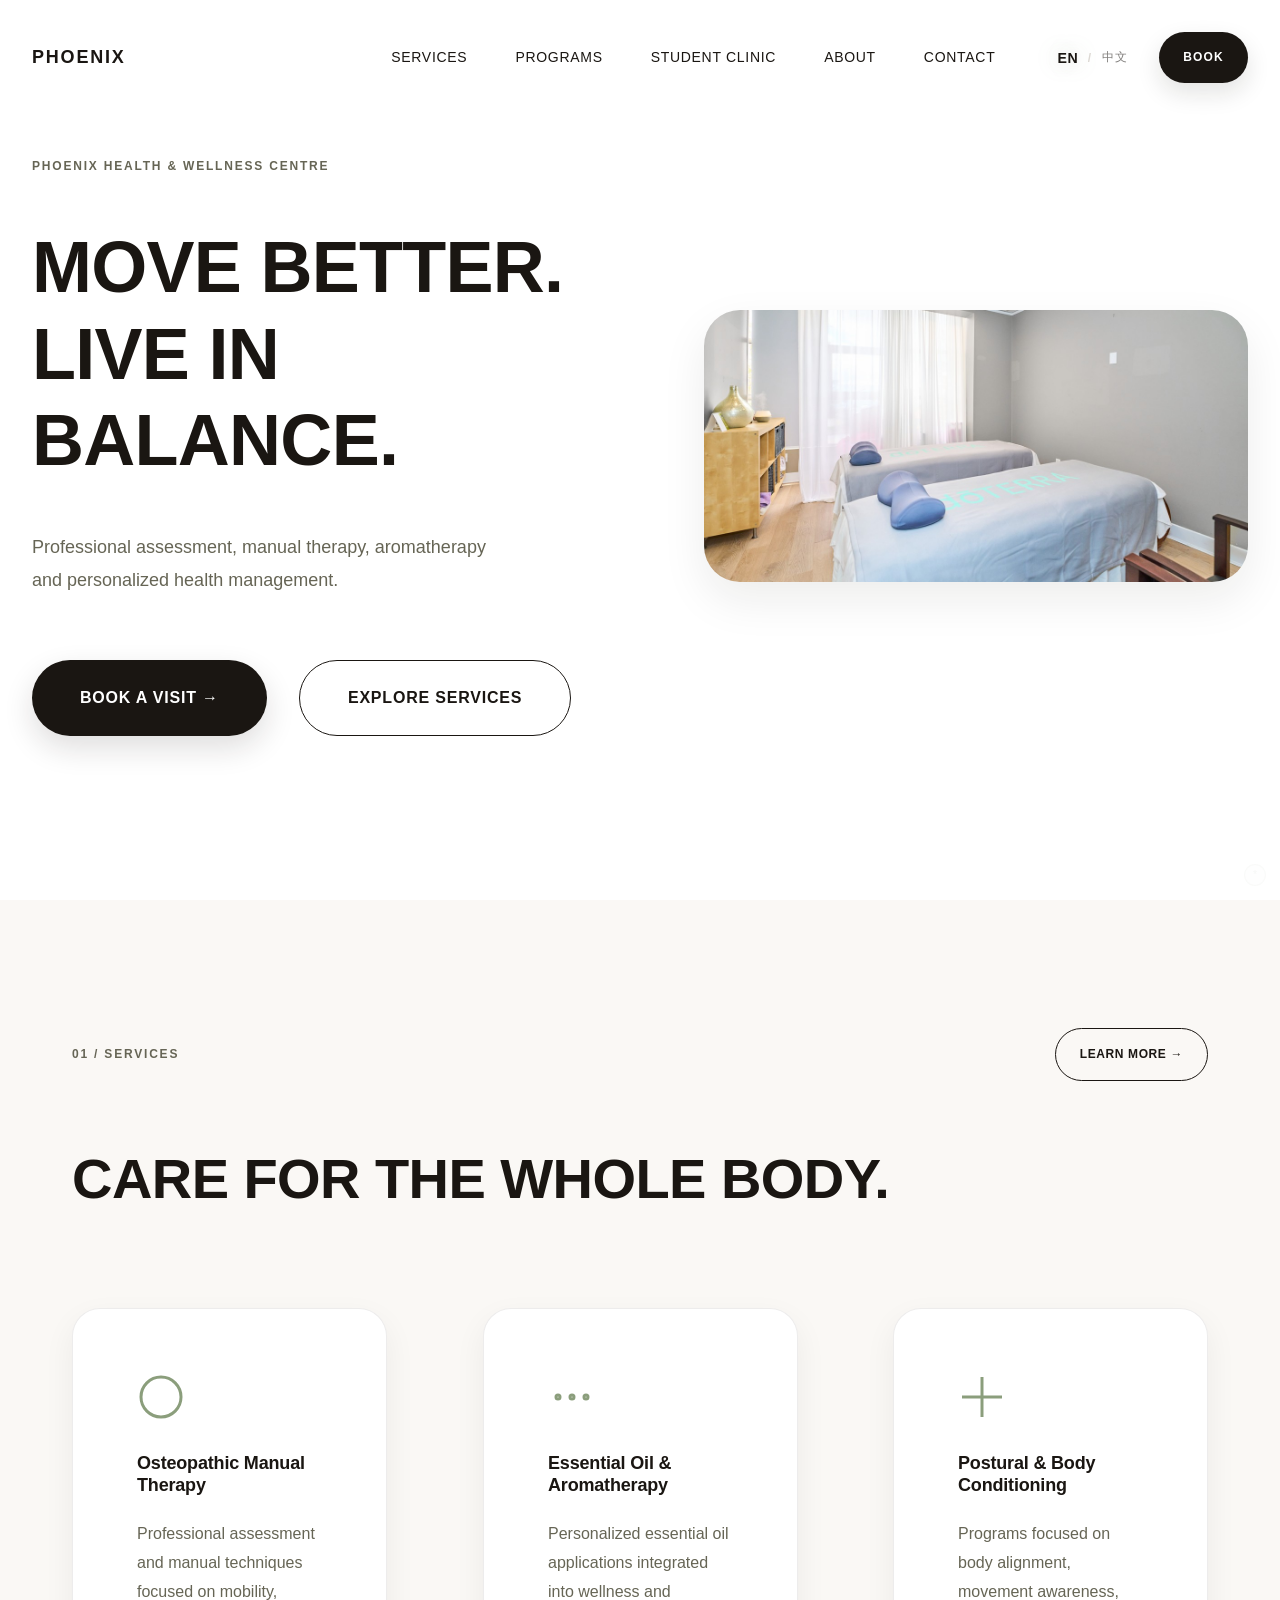
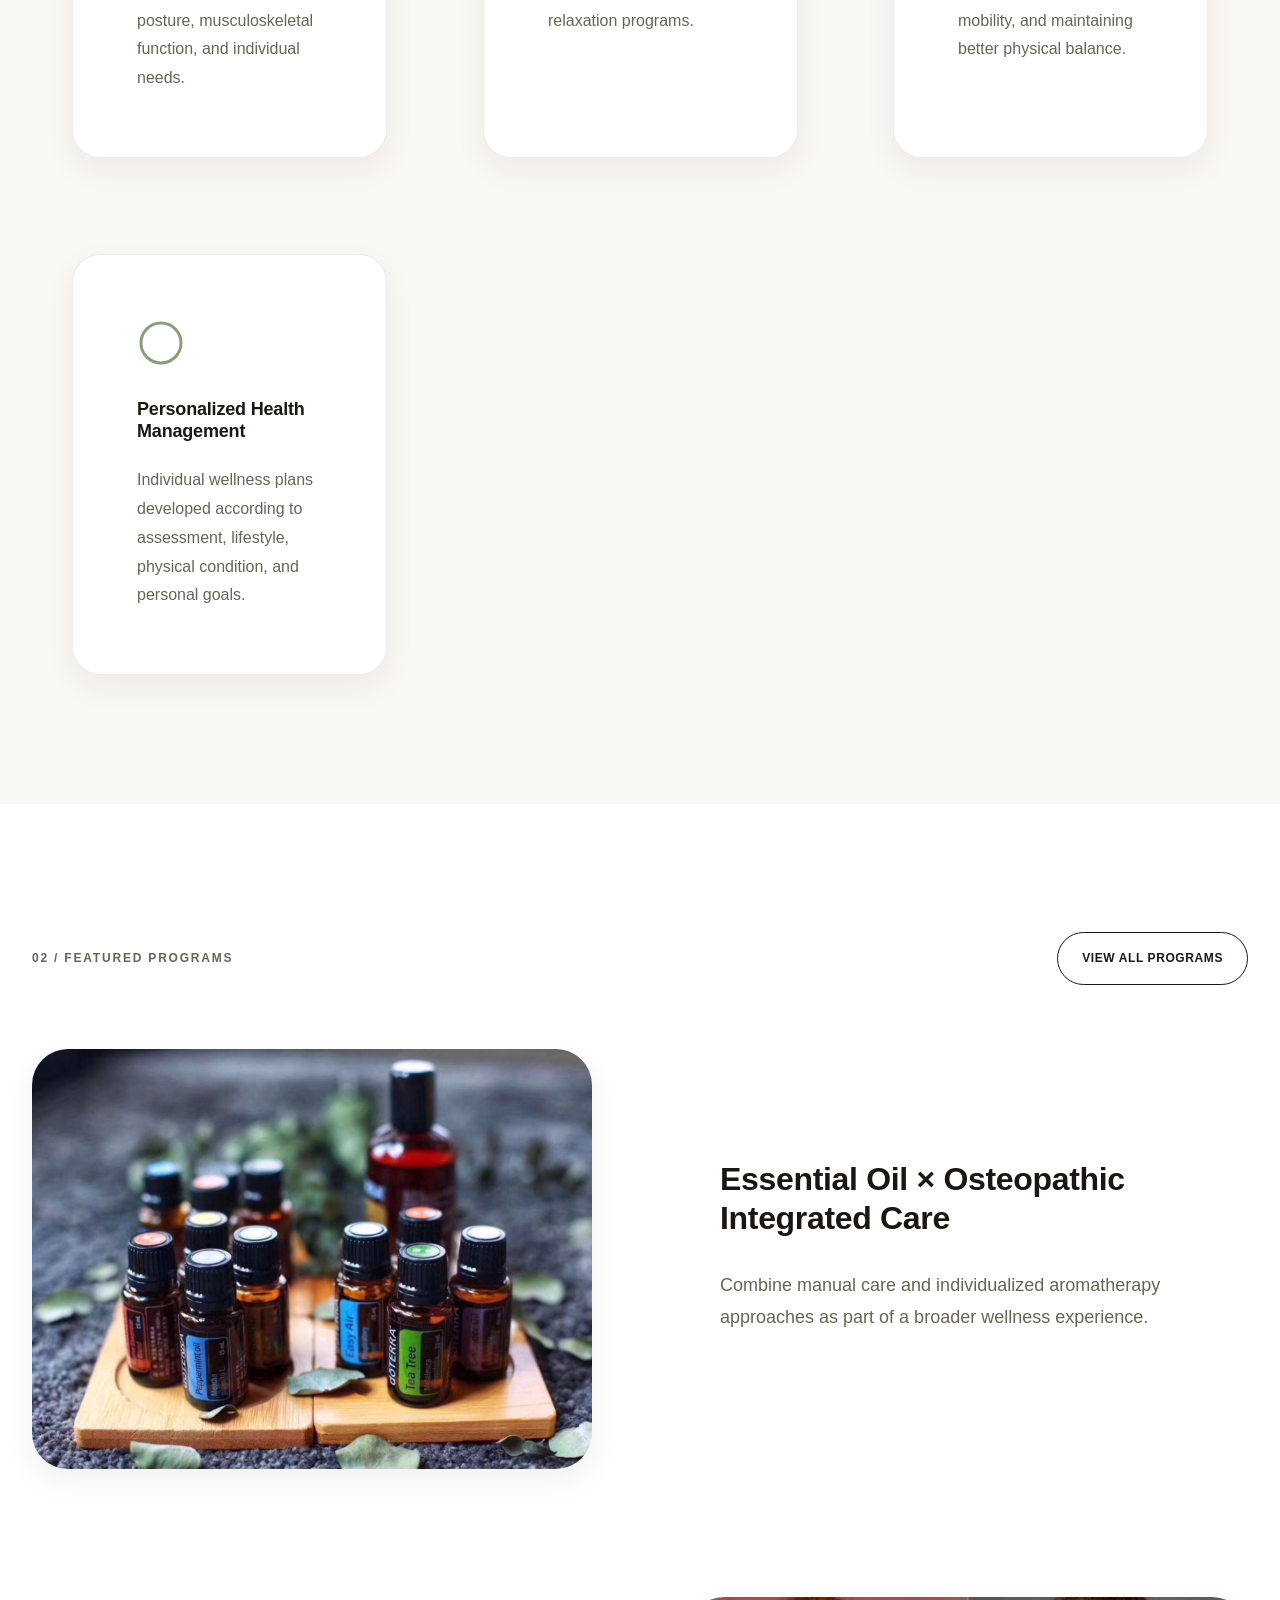
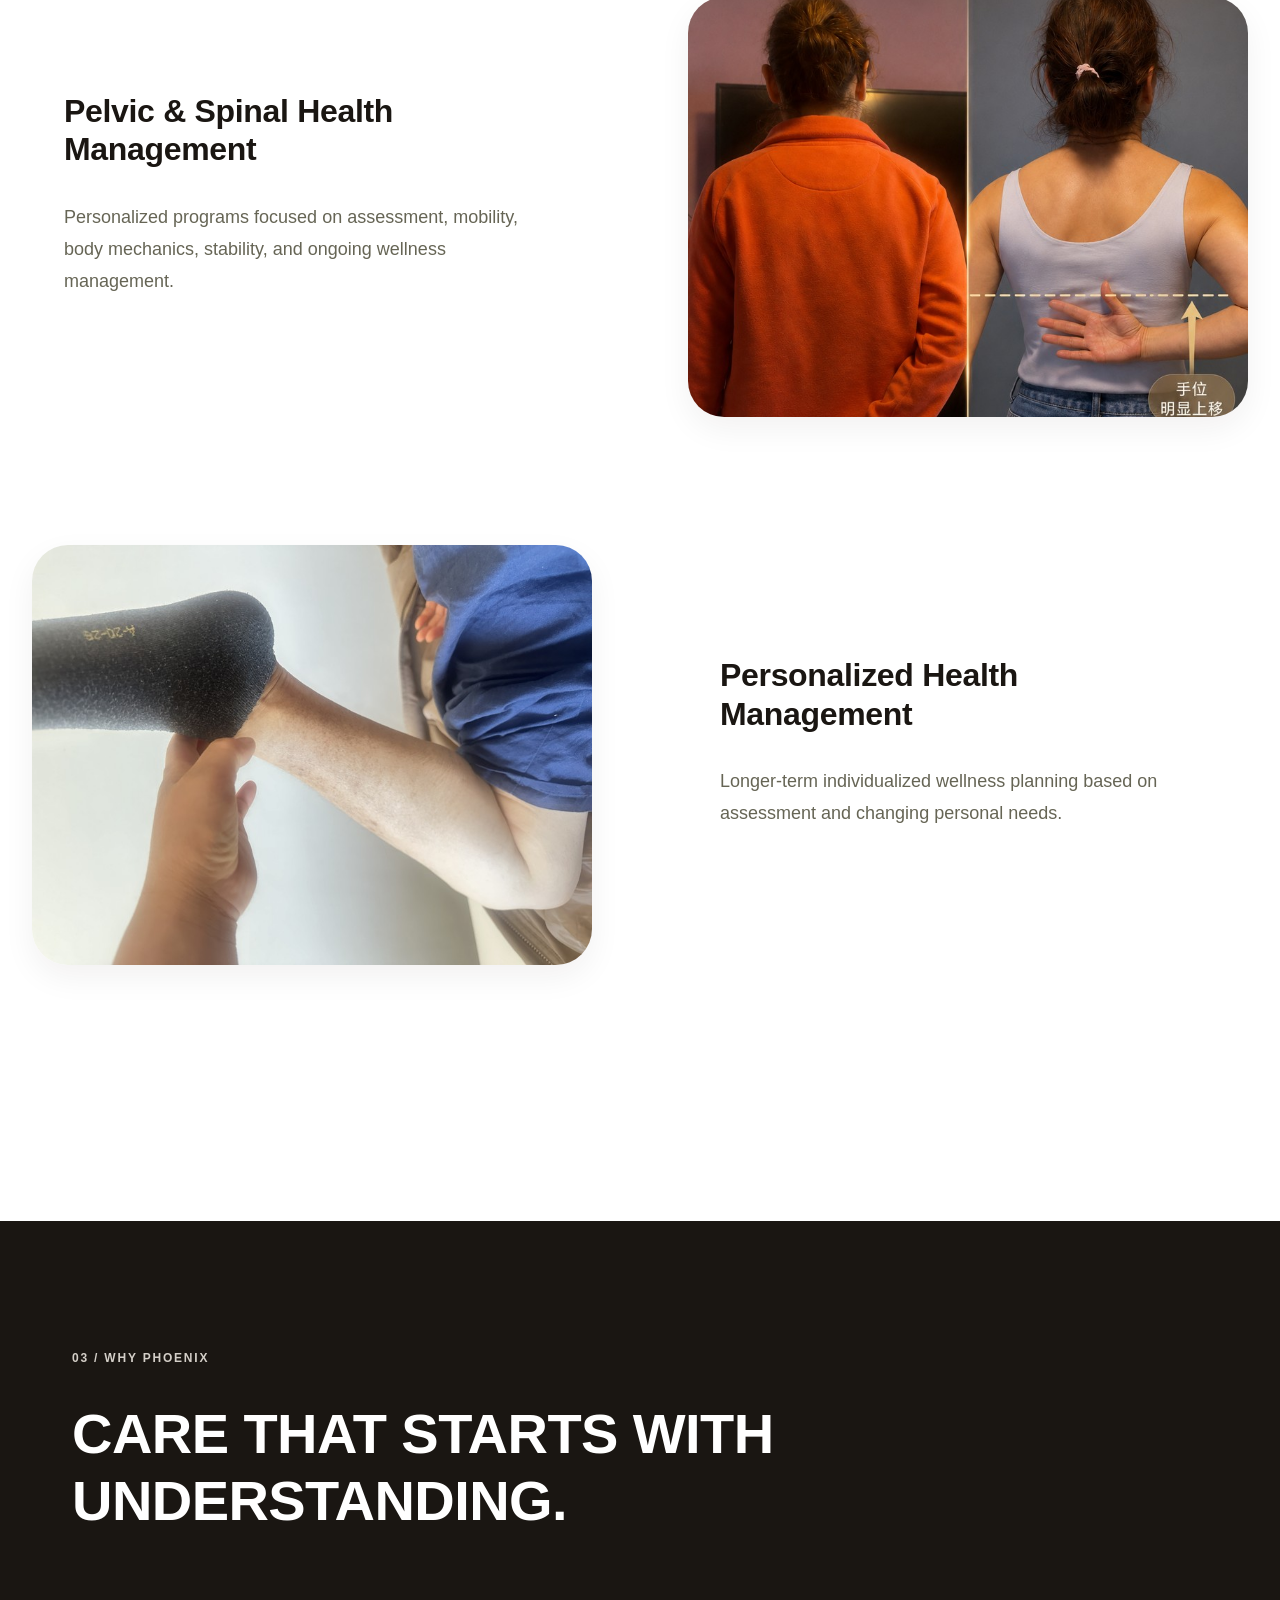
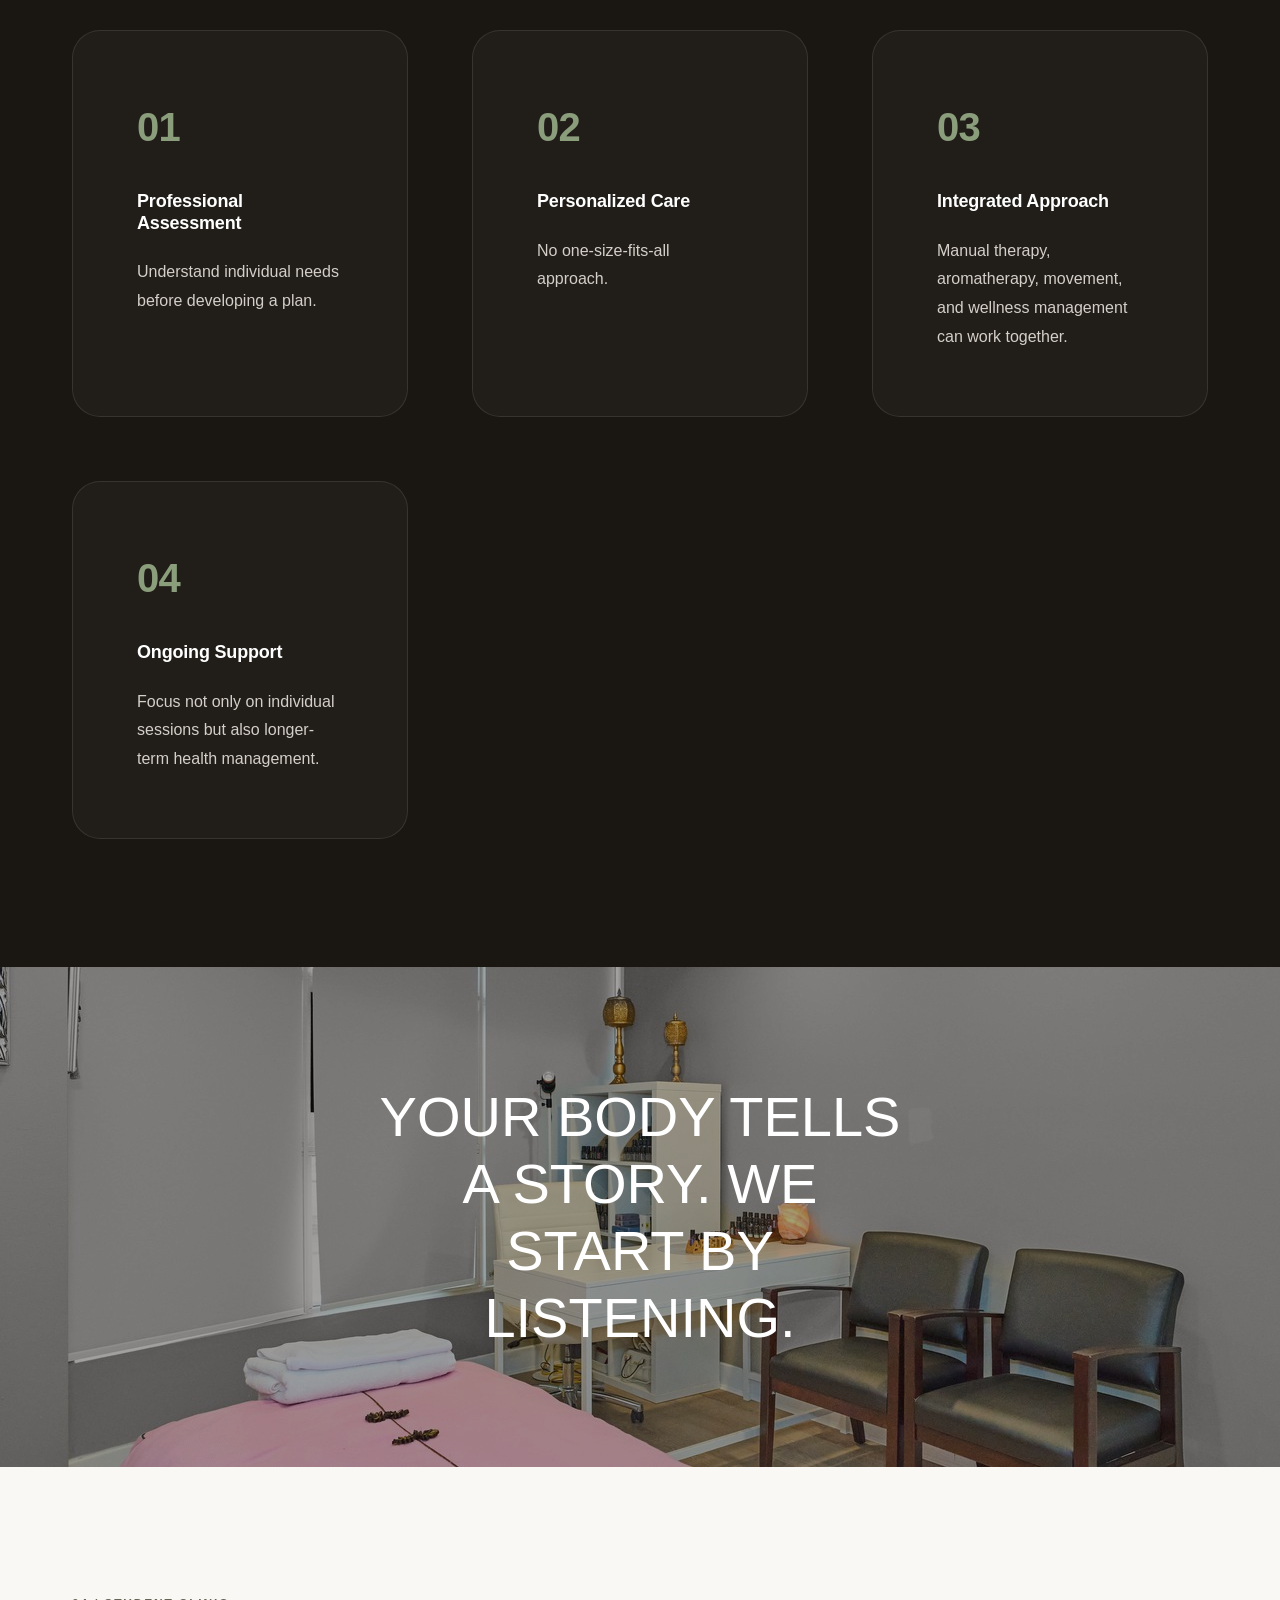
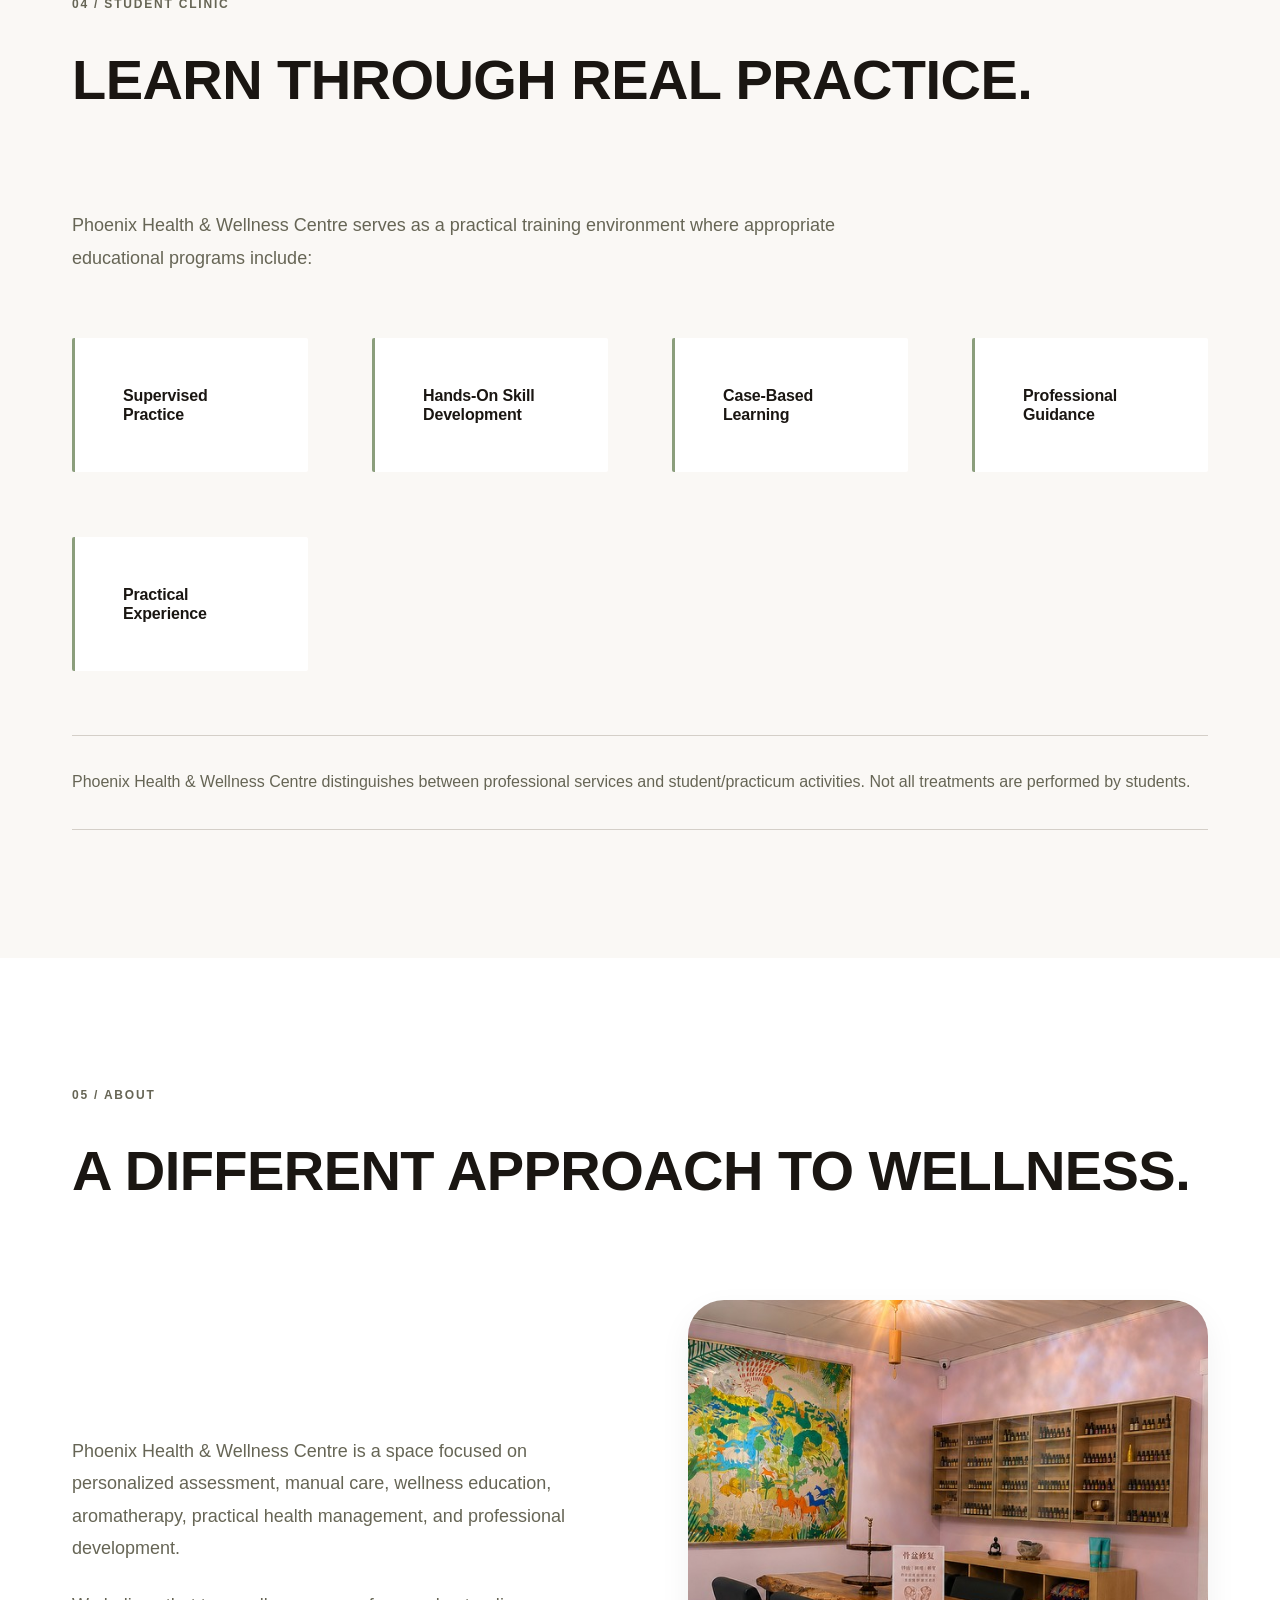
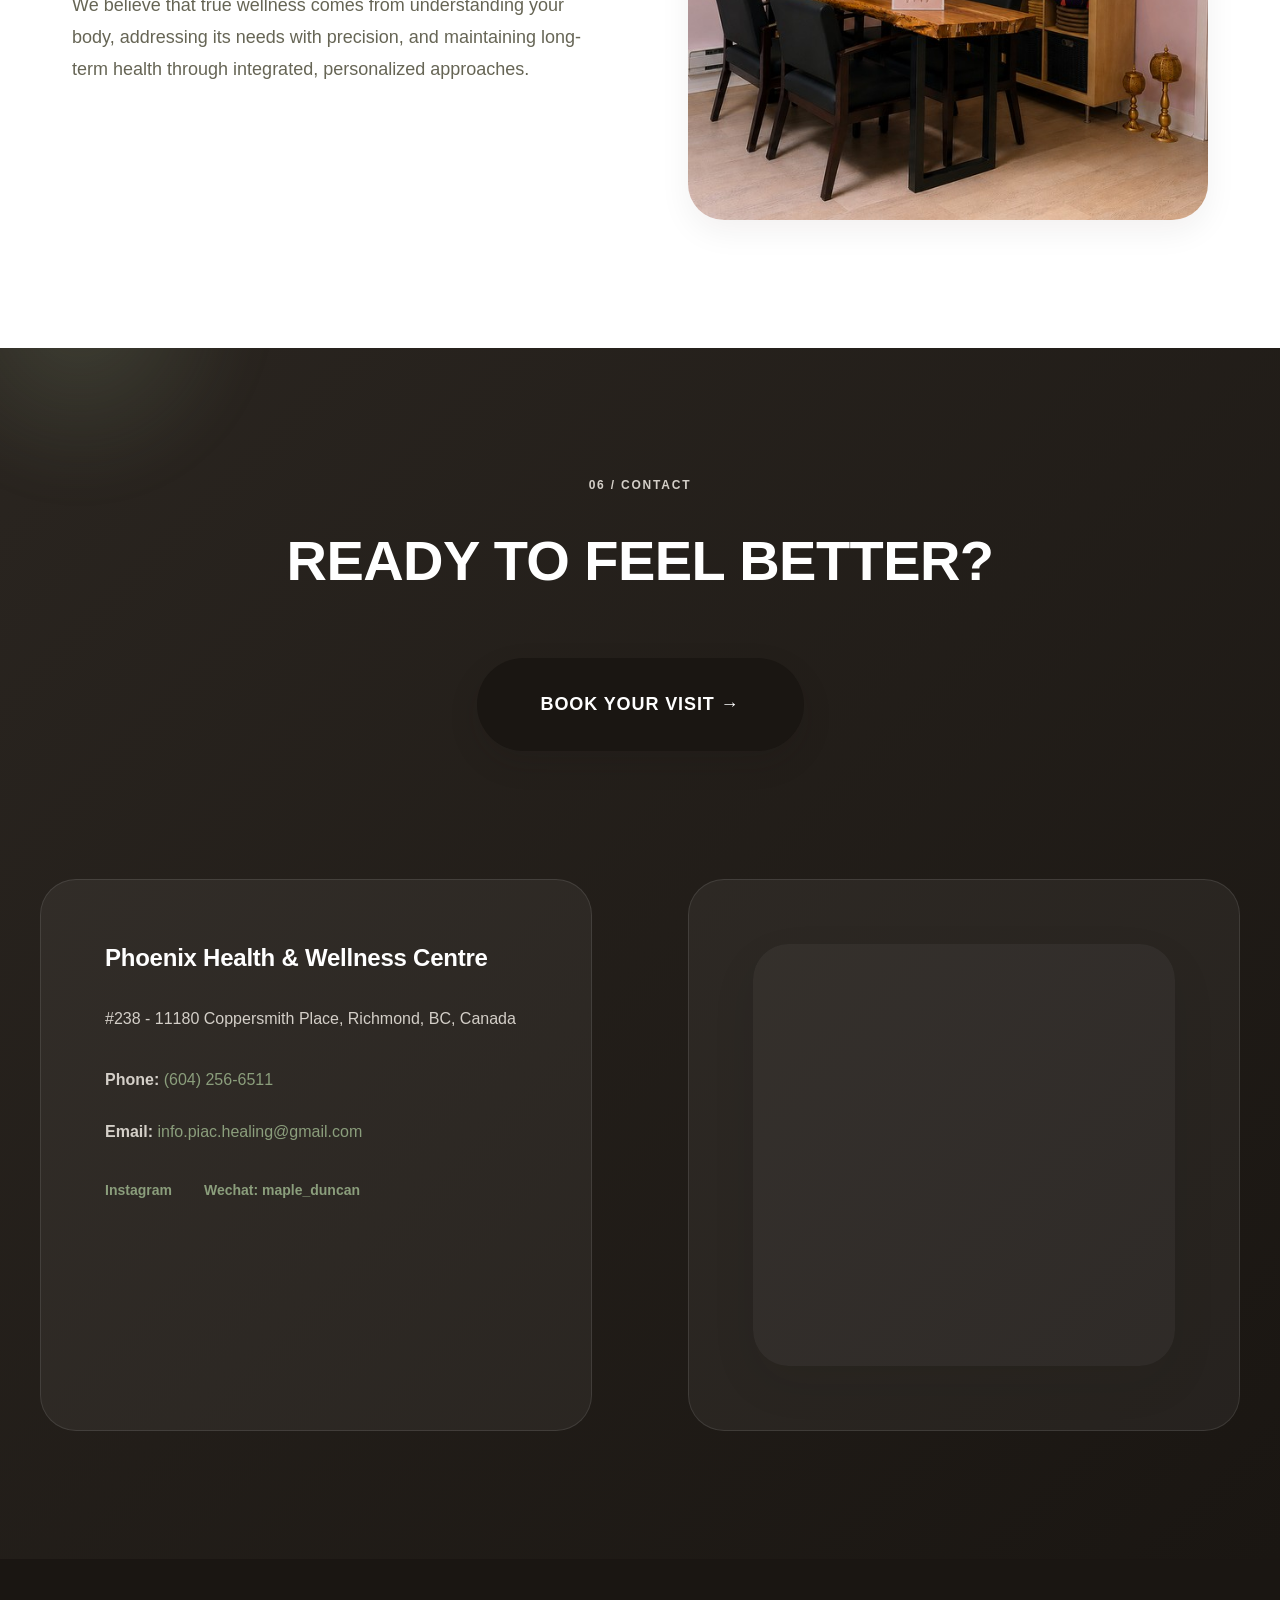
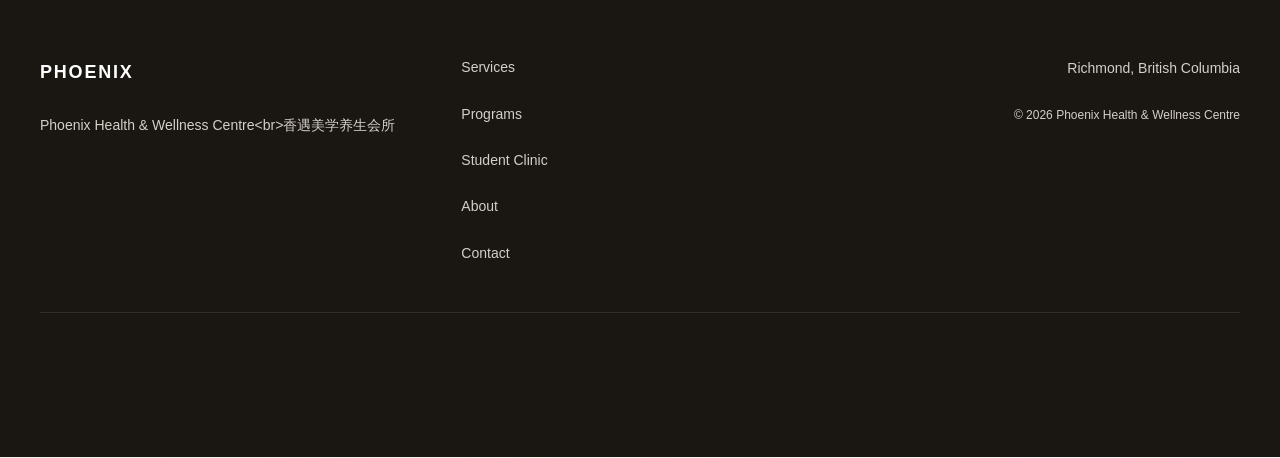
==== index.html @ acd1b817 "Add files via upload" ====
﻿<!DOCTYPE html>
<html lang="en">
<head>
    <meta charset="UTF-8">
    <meta name="viewport" content="width=device-width, initial-scale=1.0">
    <meta name="description" content="Phoenix Health & Wellness Centre - Professional assessment, manual therapy, aromatherapy, and personalized health management in Richmond, BC.">
    <meta property="og:title" content="Phoenix Health & Wellness Centre">
    <meta property="og:description" content="Professional health and wellness centre in Richmond, BC combining assessment, manual therapy, and aromatherapy.">
    <meta property="og:image" content="images/og-image.jpg">
    <meta property="og:type" content="website">
    <meta name="theme-color" content="#ffffff">
    <title>Phoenix Health & Wellness Centre | 香遇美学养生会所</title>
    <link rel="stylesheet" href="style.css">
</head>
<body>
    <nav class="navbar">
        <div class="navbar-container">
            <a href="#" class="navbar-logo" data-en="PHOENIX" data-zh="凤凰">PHOENIX</a>

            <button class="hamburger" id="hamburger" type="button" aria-label="Open menu" aria-controls="navMenu" aria-expanded="false">
                <span></span>
                <span></span>
                <span></span>
            </button>

            <div class="nav-menu" id="navMenu">
                <a href="#services" class="nav-link" data-en="Services" data-zh="服务">Services</a>
                <a href="#programs" class="nav-link" data-en="Programs" data-zh="项目">Programs</a>
                <a href="#student-clinic" class="nav-link" data-en="Student Clinic" data-zh="实习诊所">Student Clinic</a>
                <a href="#about" class="nav-link" data-en="About" data-zh="关于">About</a>
                <a href="#contact" class="nav-link" data-en="Contact" data-zh="联系">Contact</a>
            </div>

            <div class="nav-right">
                <button class="language-toggle" id="languageToggle" type="button" aria-label="Change language">
                    <span class="lang-option" data-lang="en" data-en="EN" data-zh="中文">EN</span>
                    <span class="separator">/</span>
                    <span class="lang-option" data-lang="zh" data-en="中文" data-zh="EN">中文</span>
                </button>
                <a href="booking.html#booking-form" class="book-btn" data-en="BOOK" data-zh="预约">BOOK</a>
            </div>
        </div>
    </nav>

    <section class="hero">
        <div class="hero-content">
            <div class="hero-label" data-en="PHOENIX HEALTH & WELLNESS CENTRE" data-zh="香遇美学养生会所">PHOENIX HEALTH & WELLNESS CENTRE</div>
            <h1 class="hero-headline" data-en="MOVE BETTER. LIVE IN BALANCE." data-zh="更好地行动，平衡生活。">MOVE BETTER.<br>LIVE IN BALANCE.</h1>
            <p class="hero-description" data-en="Professional assessment, manual therapy, aromatherapy and personalized health management." data-zh="专业评估、手法治疗、芳香疗法与个性化健康管理。">Professional assessment, manual therapy, aromatherapy and personalized health management.</p>
            <div class="hero-ctas">
                <a href="#contact" class="cta-primary" data-en="BOOK A VISIT →" data-zh="预约就诊 →">BOOK A VISIT →</a>
                <a href="#services" class="cta-secondary" data-en="EXPLORE SERVICES" data-zh="探索服务">EXPLORE SERVICES</a>
            </div>
        </div>
        <div class="hero-image">
            <img src="images/hero-main.jpg" alt="Professional wellness consultation" loading="eager">
        </div>
    </section>

    <section class="services" id="services">
        <div class="section-container">
            <div class="section-heading-row">
                <div class="section-label" data-en="01 / SERVICES" data-zh="01 / 服务">01 / SERVICES</div>
                <a href="services.html" class="cta-secondary" data-en="LEARN MORE →" data-zh="了解更多 →">LEARN MORE →</a>
            </div>
            <h2 class="section-headline" data-en="CARE FOR THE WHOLE BODY." data-zh="全身护理。">CARE FOR THE<br>WHOLE BODY.</h2>

            <div class="services-grid">
                <article class="service-card">
                    <div class="service-icon">
                        <svg viewBox="0 0 24 24" fill="none" stroke="currentColor" stroke-width="1.5">
                            <path d="M12 2C6.48 2 2 6.48 2 12s4.48 10 10 10 10-4.48 10-10S17.52 2 12 2z"/></svg>
                    </div>
                    <h3 class="service-title" data-en="Osteopathic Manual Therapy" data-zh="骨疗法手法治疗">Osteopathic Manual Therapy</h3>
                    <p class="service-description" data-en="Professional assessment and manual techniques focused on mobility, posture, musculoskeletal function, and individual needs." data-zh="专业评估和手法技术，专注于活动性、姿势、肌肉骨骼功能和个人需求。">Professional assessment and manual techniques focused on mobility, posture, musculoskeletal function, and individual needs.</p>
                </article>

                <article class="service-card">
                    <div class="service-icon">
                        <svg viewBox="0 0 24 24" fill="none" stroke="currentColor" stroke-width="1.5">
                            <circle cx="12" cy="12" r="1"/><circle cx="19" cy="12" r="1"/><circle cx="5" cy="12" r="1"/></svg>
                    </div>
                    <h3 class="service-title" data-en="Essential Oil &amp; Aromatherapy" data-zh="精油与芳香疗法">Essential Oil &amp; Aromatherapy</h3>
                    <p class="service-description" data-en="Personalized essential oil applications integrated into wellness and relaxation programs." data-zh="个性化精油应用，融入健康和放松计划。">Personalized essential oil applications integrated into wellness and relaxation programs.</p>
                </article>

                <article class="service-card">
                    <div class="service-icon">
                        <svg viewBox="0 0 24 24" fill="none" stroke="currentColor" stroke-width="1.5">
                            <path d="M12 2v20M2 12h20"/></svg>
                    </div>
                    <h3 class="service-title" data-en="Postural & Body Conditioning" data-zh="姿势与身体调理">Postural & Body Conditioning</h3>
                    <p class="service-description" data-en="Programs focused on body alignment, movement awareness, mobility, and maintaining better physical balance." data-zh="专注于身体对齐、运动意识、活动性和保持更好的身体平衡的计划。">Programs focused on body alignment, movement awareness, mobility, and maintaining better physical balance.</p>
                </article>

                <article class="service-card">
                    <div class="service-icon">
                        <svg viewBox="0 0 24 24" fill="none" stroke="currentColor" stroke-width="1.5">
                            <path d="M12 2C6.48 2 2 6.48 2 12s4.48 10 10 10 10-4.48 10-10S17.52 2 12 2z"/></svg>
                    </div>
                    <h3 class="service-title" data-en="Personalized Health Management" data-zh="个性化健康管理">Personalized Health Management</h3>
                    <p class="service-description" data-en="Individual wellness plans developed according to assessment, lifestyle, physical condition, and personal goals." data-zh="根据评估、生活方式、身体状况和个人目标制定的个人健康计划。">Individual wellness plans developed according to assessment, lifestyle, physical condition, and personal goals.</p>
                </article>
            </div>
        </div>
    </section>

    <section class="programs" id="programs">
        <div class="section-heading-row">
            <div class="section-label" data-en="02 / FEATURED PROGRAMS" data-zh="02 / 精选项目">02 / FEATURED PROGRAMS</div>
            <a href="programs.html" class="cta-secondary" data-en="VIEW ALL PROGRAMS" data-zh="查看全部项目">VIEW ALL PROGRAMS</a>
        </div>

        <div class="program-block">
            <div class="program-image">
                <img src="images/program-1.jpg" alt="Essential oil and osteopathic therapy" loading="lazy">
            </div>
            <div class="program-content">
                <h3 class="program-title" data-en="Essential Oil × Osteopathic Integrated Care" data-zh="精油 × 骨疗法综合护理">Essential Oil × Osteopathic Integrated Care</h3>
                <p class="program-description" data-en="Combine manual care and individualized aromatherapy approaches as part of a broader wellness experience." data-zh="将手法护理与个性化芳香疗法方法相结合，作为更广泛的健康体验的一部分。">Combine manual care and individualized aromatherapy approaches as part of a broader wellness experience.</p>
            </div>
        </div>

        <div class="program-block program-block--reversed">
            <div class="program-image">
                <img src="images/program-2.jpg" alt="Pelvic and spinal health assessment" loading="lazy">
            </div>
            <div class="program-content">
                <h3 class="program-title" data-en="Pelvic &amp; Spinal Health Management" data-zh="骨盆与脊椎健康管理">Pelvic &amp; Spinal Health Management</h3>
                <p class="program-description" data-en="Personalized programs focused on assessment, mobility, body mechanics, stability, and ongoing wellness management." data-zh="个性化项目，专注于评估、活动性、身体力学、稳定性和持续的健康管理。">Personalized programs focused on assessment, mobility, body mechanics, stability, and ongoing wellness management.</p>
            </div>
        </div>

        <div class="program-block">
            <div class="program-image">
                <img src="images/program-3.jpg" alt="Personalized health management consultation" loading="lazy">
            </div>
            <div class="program-content">
                <h3 class="program-title" data-en="Personalized Health Management" data-zh="个性化健康管理">Personalized Health Management</h3>
                <p class="program-description" data-en="Longer-term individualized wellness planning based on assessment and changing personal needs." data-zh="基于评估和不断变化的个人需求制定的长期个性化健康计划。">Longer-term individualized wellness planning based on assessment and changing personal needs.</p>
            </div>
        </div>
    </section>

    <section class="why-phoenix" id="why-phoenix">
        <div class="section-container">
            <div class="section-label" data-en="03 / WHY PHOENIX" data-zh="03 / 为什么选择凤凰">03 / WHY PHOENIX</div>
            <h2 class="section-headline" data-en="CARE THAT STARTS WITH UNDERSTANDING." data-zh="从理解开始的护理。">CARE THAT STARTS<br>WITH UNDERSTANDING.</h2>

            <div class="principles-grid">
                <div class="principle">
                    <div class="principle-number">01</div>
                    <h3 class="principle-title" data-en="Professional Assessment" data-zh="专业评估">Professional Assessment</h3>
                    <p class="principle-text" data-en="Understand individual needs before developing a plan." data-zh="在制定计划前，先了解每位客户的独特需求。">Understand individual needs before developing a plan.</p>
                </div>

                <div class="principle">
                    <div class="principle-number">02</div>
                    <h3 class="principle-title" data-en="Personalized Care" data-zh="个性化护理">Personalized Care</h3>
                    <p class="principle-text" data-en="No one-size-fits-all approach." data-zh="没有统一模板，只有量身定制。">No one-size-fits-all approach.</p>
                </div>

                <div class="principle">
                    <div class="principle-number">03</div>
                    <h3 class="principle-title" data-en="Integrated Approach" data-zh="综合方案">Integrated Approach</h3>
                    <p class="principle-text" data-en="Manual therapy, aromatherapy, movement, and wellness management can work together." data-zh="手法治疗、芳香疗法、运动和健康管理可以协同工作。">Manual therapy, aromatherapy, movement, and wellness management can work together.</p>
                </div>

                <div class="principle">
                    <div class="principle-number">04</div>
                    <h3 class="principle-title" data-en="Ongoing Support" data-zh="持续支持">Ongoing Support</h3>
                    <p class="principle-text" data-en="Focus not only on individual sessions but also longer-term health management." data-zh="不仅关注个人会诊，也重视长期健康管理。">Focus not only on individual sessions but also longer-term health management.</p>
                </div>
            </div>
        </div>
    </section>

    <section class="visual-break">
        <div class="visual-break-image">
            <img src="images/visual-break.jpg" alt="Professional wellness assessment" loading="lazy">
        </div>
        <div class="visual-break-overlay">
            <p class="visual-break-text" data-en="YOUR BODY TELLS A STORY. WE START BY LISTENING." data-zh="你的身体在讲故事。我们从倾听开始。">YOUR BODY TELLS A STORY.<br>WE START BY LISTENING.</p>
        </div>
    </section>

    <section class="student-clinic" id="student-clinic">
        <div class="section-container">
            <div class="section-label" data-en="04 / STUDENT CLINIC" data-zh="04 / 实习诊所">04 / STUDENT CLINIC</div>
            <h2 class="section-headline" data-en="LEARN THROUGH REAL PRACTICE." data-zh="通过真实实践来学习。">LEARN THROUGH<br>REAL PRACTICE.</h2>

            <div class="student-content">
                <p class="student-intro" data-en="Phoenix Health & Wellness Centre serves as a practical training environment where appropriate educational programs include:" data-zh="香遇美学养生会所作为实践培训环境，适当的教育项目包括：">Phoenix Health & Wellness Centre serves as a practical training environment where appropriate educational programs include:</p>

                <div class="student-features">
                    <div class="student-feature">
                        <h4 data-en="Supervised Practice" data-zh="受监督实践">Supervised Practice</h4>
                    </div>
                    <div class="student-feature">
                        <h4 data-en="Hands-On Skill Development" data-zh="实操技能发展">Hands-On Skill Development</h4>
                    </div>
                    <div class="student-feature">
                        <h4 data-en="Case-Based Learning" data-zh="基于案例的学习">Case-Based Learning</h4>
                    </div>
                    <div class="student-feature">
                        <h4 data-en="Professional Guidance" data-zh="专业指导">Professional Guidance</h4>
                    </div>
                    <div class="student-feature">
                        <h4 data-en="Practical Experience" data-zh="实践经验">Practical Experience</h4>
                    </div>
                </div>

                <p class="student-disclaimer" data-en="Phoenix Health & Wellness Centre distinguishes between professional services and student/practicum activities. Not all treatments are performed by students." data-zh="香遇美学养生会所区分专业服务和学生/实习活动。并非所有治疗都由学生进行。">Phoenix Health & Wellness Centre distinguishes between professional services and student/practicum activities. Not all treatments are performed by students.</p>
            </div>
        </div>
    </section>

    <section class="about" id="about">
        <div class="section-container">
            <div class="section-label" data-en="05 / ABOUT" data-zh="05 / 关于">05 / ABOUT</div>
            <h2 class="section-headline" data-en="A DIFFERENT APPROACH TO WELLNESS." data-zh="不同的健康方法。">A DIFFERENT APPROACH<br>TO WELLNESS.</h2>

            <div class="about-content">
                <div class="about-text">
                    <p data-en="Phoenix Health & Wellness Centre is a space focused on personalized assessment, manual care, wellness education, aromatherapy, practical health management, and professional development." data-zh="香遇美学养生会所是一个致力于个性化评估、手法护理、健康教育、芳香疗法、实践性健康管理和专业发展的空间。">Phoenix Health & Wellness Centre is a space focused on personalized assessment, manual care, wellness education, aromatherapy, practical health management, and professional development.</p>
                    <p data-en="We believe that true wellness comes from understanding your body, addressing its needs with precision, and maintaining long-term health through integrated, personalized approaches." data-zh="我们相信真正的健康来自于理解你的身体、准确地满足其需求，并通过综合的、个性化的方法维持长期健康。">We believe that true wellness comes from understanding your body, addressing its needs with precision, and maintaining long-term health through integrated, personalized approaches.</p>
                </div>
                <div class="about-image">
                    <img src="images/about.jpg" alt="Phoenix Health & Wellness Centre professional environment" loading="lazy">
                </div>
            </div>
        </div>
    </section>

    <section class="contact" id="contact">
        <div class="contact-overlay">
            <div class="section-label" data-en="06 / CONTACT" data-zh="06 / 联系">06 / CONTACT</div>
            <h2 class="section-headline" data-en="READY TO FEEL BETTER?" data-zh="准备好感受更好吗？">READY TO<br>FEEL BETTER?</h2>
            <a href="booking.html" class="cta-primary large" data-en="BOOK YOUR VISIT →" data-zh="预约您的访问 →">BOOK YOUR VISIT →</a>
        </div>
        <div class="contact-info">
            <div class="info-block">
                <h3 data-en="Phoenix Health & Wellness Centre" data-zh="香遇美学养生会所">Phoenix Health & Wellness Centre<br>香遇美学养生会所</h3>
                <p class="address" data-en="#238 - 11180 Coppersmith Place, Richmond, BC, Canada" data-zh="#238 - 11180 Coppersmith Place, Richmond, BC, Canada">#238 - 11180 Coppersmith Place<br>Richmond, BC, Canada</p>
                <p class="contact-detail"><strong data-en="Phone:" data-zh="电话：">Phone:</strong> <a href="tel:+1-604-256-6511">(604) 256-6511</a></p>
                <p class="contact-detail"><strong data-en="Email:" data-zh="电子邮件：">Email:</strong> <a href="mailto:info.piac.healing@gmail.com">info.piac.healing@gmail.com</a></p>
                <div class="social-links">
                    <a href="https://www.instagram.com/iha.healing.maple?utm_source=ig_web_button_share_sheet&igsi=ZDNlZDc0MzIxNw==" aria-label="Instagram">Instagram</a>
                    <a href="#" aria-label="WeChat">Wechat: maple_duncan</a>
                </div>
            </div>
            <div class="info-block">
                <div class="map-placeholder">
                    <iframe
                    src="http://www.google.com/maps?q=11180+coppersmith+Place, +Richmond, +BC&output=embed"
                    width="100%"
                    height="450"
                    style="border:0;"
                    allowfullscreen=""
                    loading="lazy"
                    referrerpolicy="no-referrer-when-downgrade">
                    </iframe>
                </div>
            </div>
        </div>
    </section>

    <footer class="footer">
        <div class="footer-container">
            <div class="footer-brand">
                <p class="footer-logo" data-en="PHOENIX" data-zh="凤凰">PHOENIX</p>
                <p class="footer-tagline" data-en="Phoenix Health & Wellness Centre<br>香遇美学养生会所" data-zh="香遇美学养生会所<br>Phoenix Health & Wellness Centre">Phoenix Health & Wellness Centre<br>香遇美学养生会所</p>
            </div>

            <div class="footer-links">
                <a href="services.html" data-en="Services" data-zh="服务">Services</a>
                <a href="programs.html" data-en="Programs" data-zh="项目">Programs</a>
                <a href="#student-clinic" data-en="Student Clinic" data-zh="实习诊所">Student Clinic</a>
                <a href="#about" data-en="About" data-zh="关于">About</a>
                <a href="#contact" data-en="Contact" data-zh="联系">Contact</a>
            </div>

            <div class="footer-meta">
                <p data-en="Richmond, British Columbia" data-zh="不列颠哥伦比亚省里士满">Richmond, British Columbia</p>
                <p class="copyright" data-en="© 2026 Phoenix Health & Wellness Centre" data-zh="© 2026 香遇美学养生会所">© 2026 Phoenix Health & Wellness Centre</p>
            </div>
        </div>
    </footer>

    <script src="script.js"></script>
</body>
</html>
---- style.css ----
/* ============================================================================
   PHOENIX HEALTH & WELLNESS CENTRE - STYLESHEET
   Premium, Editorial, Calm, Professional
   ========================================================================== */

/* ============================================================================
   1. CSS VARIABLES & DESIGN SYSTEM
   ========================================================================== */

:root {
    /* Colors */
    --color-off-white: #faf8f5;
    --color-cream: #f5f1ed;
    --color-white: #ffffff;
    --color-charcoal: #1a1612;
    --color-dark-gray: #2a2520;
    --color-medium-gray: #666555;
    --color-light-gray: #d4cfc8;
    --color-accent: #8b9e7c; /* Muted sage green */

    /* Radii */
    --radius-sm: 16px;
    --radius-md: 22px;
    --radius-lg: 28px;
    --radius-xl: 36px;

    /* Shadows */
    --shadow-soft: 0 18px 45px rgba(26, 22, 18, 0.08);
    --shadow-card: 0 12px 32px rgba(26, 22, 18, 0.06);
    
    /* Typography */
    --font-primary: -apple-system, BlinkMacSystemFont, 'Segoe UI', 'Helvetica Neue', sans-serif;
    --font-size-xs: 0.75rem;
    --font-size-sm: 0.875rem;
    --font-size-base: 1rem;
    --font-size-lg: 1.125rem;
    --font-size-xl: 1.5rem;
    --font-size-2xl: 2rem;
    --font-size-3xl: 2.5rem;
    --font-size-4xl: 3.5rem;
    --font-size-5xl: 4.5rem;
    
    /* Line heights */
    --line-height-tight: 1.2;
    --line-height-snug: 1.4;
    --line-height-normal: 1.6;
    --line-height-relaxed: 1.8;
    
    /* Spacing */
    --spacing-xs: 0.5rem;
    --spacing-sm: 1rem;
    --spacing-md: 1.5rem;
    --spacing-lg: 2rem;
    --spacing-xl: 3rem;
    --spacing-2xl: 4rem;
    --spacing-3xl: 6rem;
    --spacing-4xl: 8rem;
    
    /* Transitions */
    --transition-fast: 200ms ease;
    --transition-base: 300ms ease;
    --transition-slow: 500ms ease;
    
    /* Borders */
    --border-thin: 1px solid var(--color-light-gray);
    --border-light: 1px solid rgba(26, 22, 18, 0.08);
}

/* ============================================================================
   2. RESET & BASE STYLES
   ========================================================================== */

* {
    margin: 0;
    padding: 0;
    box-sizing: border-box;
}

html {
    scroll-behavior: smooth;
}

body {
    font-family: var(--font-primary);
    color: var(--color-charcoal);
    background:
        radial-gradient(circle at top left, rgba(139, 158, 124, 0.12), transparent 32%),
        radial-gradient(circle at bottom right, rgba(214, 210, 203, 0.24), transparent 28%),
        var(--color-off-white);
    line-height: var(--line-height-normal);
    font-size: var(--font-size-base);
    -webkit-font-smoothing: antialiased;
    -moz-osx-font-smoothing: grayscale;
    overflow-x: hidden;
    position: relative;
}

body::before {
    content: "";
    position: fixed;
    inset: -20% -10% auto auto;
    width: 46rem;
    height: 46rem;
    background: radial-gradient(circle, rgba(139, 158, 124, 0.12), rgba(139, 158, 124, 0));
    filter: blur(24px);
    pointer-events: none;
    z-index: 0;
    animation: backgroundDrift 18s ease-in-out infinite alternate;
}

body > * {
    position: relative;
    z-index: 1;
}

body.language-changing::after {
    content: "";
    position: fixed;
    inset: 0;
    z-index: 1000;
    pointer-events: none;
    background:
        linear-gradient(115deg, transparent 0 34%, rgba(255, 255, 255, 0.72) 46%, rgba(139, 158, 124, 0.42) 52%, transparent 64%),
        radial-gradient(circle at center, rgba(255, 255, 255, 0.2), transparent 48%);
    transform: translateX(-120%);
    animation: languageSweep 1.1s cubic-bezier(0.22, 1, 0.36, 1) both;
}

body.language-changing [data-en][data-zh] {
    animation: languageTextShift 650ms cubic-bezier(0.22, 1, 0.36, 1) both;
}

.secret-effects-button {
    position: fixed;
    right: 14px;
    bottom: 14px;
    z-index: 1100;
    width: 22px;
    height: 22px;
    padding: 0;
    border: 1px solid rgba(139, 158, 124, 0.2);
    border-radius: 50%;
    background: rgba(26, 22, 18, 0.04);
    color: rgba(139, 158, 124, 0.35);
    font-size: 0.65rem;
    line-height: 1;
    opacity: 0.18;
    transition: opacity 250ms ease, transform 350ms ease, box-shadow 350ms ease, color 350ms ease;
}

.secret-effects-button:hover,
.secret-effects-button:focus-visible,
.secret-effects-button.is-active {
    opacity: 1;
    color: var(--color-accent);
    transform: scale(1.35) rotate(180deg);
    box-shadow: 0 0 0 7px rgba(139, 158, 124, 0.1), 0 0 24px rgba(139, 158, 124, 0.55);
}

body.secret-mode {
    background-size: 140% 140%;
    animation: secretBackground 14s ease-in-out infinite alternate;
}

body.secret-mode::before {
    animation: secretAura 7s ease-in-out infinite alternate;
    opacity: 1;
}

body.secret-mode .navbar {
    animation: secretNav 5s ease-in-out infinite alternate;
}

body.secret-mode .hero-headline,
body.secret-mode .section-headline,
body.secret-mode .info-page-hero h1 {
    animation: secretTextGlow 3s ease-in-out infinite alternate;
}

body.secret-mode .service-card,
body.secret-mode .principle,
body.secret-mode .info-page-item {
    animation: secretCardFloat 5s ease-in-out infinite alternate;
}

body.secret-mode .service-card:nth-child(2),
body.secret-mode .principle:nth-child(2),
body.secret-mode .info-page-item:nth-child(2) {
    animation-delay: -1.2s;
}

body.secret-mode .service-card:nth-child(3),
body.secret-mode .principle:nth-child(3),
body.secret-mode .info-page-item:nth-child(3) {
    animation-delay: -2.4s;
}

body.secret-mode .service-card:nth-child(4),
body.secret-mode .principle:nth-child(4),
body.secret-mode .info-page-item:nth-child(4) {
    animation-delay: -3.6s;
}

body.secret-mode .program-image,
body.secret-mode .about-image,
body.secret-mode .hero-image img,
body.secret-mode .map-placeholder {
    animation: secretImagePulse 8s ease-in-out infinite alternate;
}

body.secret-mode .cta-primary,
body.secret-mode .cta-secondary,
body.secret-mode .book-btn {
    animation: secretButtonPulse 2.4s ease-in-out infinite;
}

body.secret-mode .visual-break {
    animation: secretHueShift 10s ease-in-out infinite alternate;
}

/* Reduce motion for accessibility */
@media (prefers-reduced-motion: reduce) {
    * {
        animation: none !important;
        transition: none !important;
    }
}

/* ============================================================================
   3. TYPOGRAPHY
   ========================================================================== */

h1, h2, h3, h4, h5, h6 {
    line-height: var(--line-height-tight);
    font-weight: 600;
    letter-spacing: -0.01em;
}

p {
    line-height: var(--line-height-relaxed);
    margin-bottom: var(--spacing-md);
}

a {
    color: var(--color-charcoal);
    text-decoration: none;
    transition: color var(--transition-fast);
}

a:hover {
    color: var(--color-accent);
}

button {
    font-family: inherit;
    cursor: pointer;
    border: none;
    background: none;
}

img {
    max-width: 100%;
    height: auto;
    display: block;
}

/* ============================================================================
   4. NAVIGATION
   ========================================================================== */

.navbar {
    position: fixed;
    top: 0;
    left: 0;
    right: 0;
    z-index: 999;
    background-color: transparent;
    transition: transform var(--transition-base), backdrop-filter var(--transition-base), background-color var(--transition-base), box-shadow var(--transition-base), padding var(--transition-base);
    padding: var(--spacing-lg) 0;
    animation: navReveal 0.8s cubic-bezier(0.22, 1, 0.36, 1) both;
}

.navbar.scrolled {
    background-color: rgba(250, 248, 245, 0.85);
    backdrop-filter: blur(10px);
    padding: var(--spacing-md) 0;
    box-shadow: 0 1px 3px rgba(26, 22, 18, 0.05);
}

.navbar-container {
    max-width: 1440px;
    margin: 0 auto;
    padding: 0 var(--spacing-lg);
    display: flex;
    align-items: center;
    justify-content: space-between;
}

.navbar-logo {
    font-size: var(--font-size-lg);
    font-weight: 700;
    letter-spacing: 0.1em;
    color: var(--color-charcoal);
    transition: color var(--transition-fast);
    margin-right: auto;
}

.navbar-logo:hover {
    color: var(--color-accent);
}

.nav-menu {
    display: flex;
    gap: var(--spacing-xl);
    margin: 0 var(--spacing-2xl);
}

.nav-link {
    font-size: var(--font-size-sm);
    font-weight: 500;
    text-transform: uppercase;
    letter-spacing: 0.05em;
    color: var(--color-charcoal);
    position: relative;
    transition: color var(--transition-fast);
}

.nav-link:after {
    content: '';
    position: absolute;
    bottom: -2px;
    left: 0;
    width: 0;
    height: 1px;
    background-color: var(--color-accent);
    transition: width var(--transition-fast);
}

.nav-link:hover:after {
    width: 100%;
}

.nav-right {
    display: flex;
    align-items: center;
    gap: var(--spacing-lg);
}

.language-toggle {
    display: inline-flex;
    align-items: center;
    gap: 0.15rem;
    font-size: var(--font-size-xs);
    font-weight: 600;
    letter-spacing: 0.05em;
    color: var(--color-charcoal);
    text-transform: uppercase;
    background: transparent;
    border: none;
    padding: 0;
    position: relative;
    isolation: isolate;
}

.language-toggle .lang-option {
    display: inline-block;
    opacity: 0.55;
    font-weight: 500;
    transition: transform 0.25s ease, opacity 0.25s ease, font-weight 0.25s ease, color 0.25s ease;
    transform-origin: center;
}

.language-toggle .lang-option.is-active {
    opacity: 1;
    font-weight: 900;
    transform: scale(1.18);
    color: var(--color-charcoal);
    text-shadow: 0 0 18px rgba(139, 158, 124, 0.45);
}

.language-toggle .lang-option:not(.is-active) {
    font-weight: 400;
}

.language-toggle:hover .lang-option.is-active {
    transform: scale(1.25) rotate(-2deg);
}

.language-toggle .separator {
    color: var(--color-light-gray);
    margin: 0 var(--spacing-xs);
    opacity: 0.8;
}

.book-btn {
    font-size: var(--font-size-xs);
    font-weight: 700;
    letter-spacing: 0.1em;
    color: var(--color-white);
    background-color: var(--color-charcoal);
    padding: var(--spacing-sm) var(--spacing-md);
    border-radius: 999px;
    transition: transform var(--transition-base), box-shadow var(--transition-base), background-color var(--transition-base), color var(--transition-base);
    text-transform: uppercase;
    box-shadow: 0 10px 25px rgba(26, 22, 18, 0.12);
}

.book-btn:hover {
    background-color: var(--color-accent);
    color: var(--color-white);
    transform: translateY(-3px) scale(1.02);
    box-shadow: 0 18px 35px rgba(139, 158, 124, 0.25);
}

/* Hamburger menu (hidden on desktop) */
.hamburger {
    display: none;
    flex-direction: column;
    justify-content: center;
    gap: 5px;
    margin-right: var(--spacing-md);
    background: transparent;
    border: none;
    padding: 0;
    cursor: pointer;
}

.hamburger span {
    width: 24px;
    height: 2px;
    background-color: var(--color-charcoal);
    transition: transform 0.28s ease, opacity 0.2s ease, background-color 0.2s ease;
    display: block;
    border-radius: 2px;
}

.hamburger.active span:nth-child(1) {
    transform: rotate(45deg) translate(6px, 6px);
}

.hamburger.active span:nth-child(2) {
    opacity: 0;
    transform: scaleX(0);
}

.hamburger.active span:nth-child(3) {
    transform: rotate(-45deg) translate(6px, -6px);
}

body.menu-open {
    overflow: hidden;
}

/* ============================================================================
   5. HERO SECTION
   ========================================================================== */

.hero {
    min-height: 100vh;
    display: flex;
    align-items: center;
    justify-content: space-between;
    gap: var(--spacing-4xl);
    padding-top: 120px;
    padding: 120px var(--spacing-lg) var(--spacing-4xl);
    background-color: var(--color-white);
    position: relative;
    overflow: hidden;
    max-width: 1440px;
    margin: 0 auto;
}

.hero-content {
    flex: 1;
    max-width: 600px;
    animation: fadeInUp 0.8s ease 0.2s both;
}

.hero-label {
    font-size: var(--font-size-xs);
    font-weight: 600;
    letter-spacing: 0.15em;
    text-transform: uppercase;
    color: var(--color-medium-gray);
    margin-bottom: var(--spacing-xl);
}

.hero-headline {
    font-size: var(--font-size-5xl);
    line-height: var(--line-height-tight);
    margin-bottom: var(--spacing-xl);
    color: var(--color-charcoal);
}

.hero-description {
    font-size: var(--font-size-lg);
    color: var(--color-medium-gray);
    line-height: var(--line-height-relaxed);
    margin-bottom: var(--spacing-2xl);
    max-width: 480px;
}

.hero-ctas {
    display: flex;
    gap: var(--spacing-lg);
    flex-wrap: wrap;
}

.cta-primary {
    display: inline-flex;
    align-items: center;
    gap: var(--spacing-sm);
    font-size: var(--font-size-base);
    font-weight: 700;
    letter-spacing: 0.05em;
    background-color: var(--color-charcoal);
    color: var(--color-white);
    padding: var(--spacing-md) var(--spacing-xl);
    border-radius: 999px;
    transition: transform var(--transition-base), box-shadow var(--transition-base), background-color var(--transition-base), filter var(--transition-base);
    text-transform: uppercase;
    box-shadow: 0 12px 30px rgba(26, 22, 18, 0.14);
}

.cta-primary:hover {
    background-color: var(--color-accent);
    transform: translateY(-4px) scale(1.02);
    box-shadow: 0 20px 42px rgba(139, 158, 124, 0.28);
    filter: saturate(1.08);
}

.cta-secondary {
    display: inline-flex;
    align-items: center;
    gap: var(--spacing-sm);
    font-size: var(--font-size-base);
    font-weight: 700;
    letter-spacing: 0.05em;
    color: var(--color-charcoal);
    padding: var(--spacing-md) var(--spacing-xl);
    border: 1px solid var(--color-charcoal);
    border-radius: 999px;
    transition: transform var(--transition-base), border-color var(--transition-base), color var(--transition-base), box-shadow var(--transition-base);
    text-transform: uppercase;
}

.cta-secondary:hover {
    border-color: var(--color-accent);
    color: var(--color-accent);
    transform: translateY(-3px);
    box-shadow: 0 14px 30px rgba(26, 22, 18, 0.08);
}

.cta-primary.large {
    font-size: var(--font-size-lg);
    padding: var(--spacing-lg) var(--spacing-2xl);
}

.hero-image {
    flex: 1;
    animation: fadeIn 0.8s ease 0.4s both;
    min-height: 500px;
    display: flex;
    align-items: center;
    justify-content: center;
}

.hero-image img {
    width: 100%;
    height: 100%;
    object-fit: cover;
    border-radius: var(--radius-xl);
    box-shadow: var(--shadow-soft);
    animation: floatImage 8s ease-in-out infinite alternate;
}

/* ============================================================================
   6. SECTION CONTAINER & STYLING
   ========================================================================== */

.section-container {
    max-width: 1200px;
    margin: 0 auto;
    padding: 0 var(--spacing-lg);
}

.section-label {
    font-size: var(--font-size-xs);
    font-weight: 600;
    letter-spacing: 0.15em;
    text-transform: uppercase;
    color: var(--color-medium-gray);
    margin-bottom: var(--spacing-lg);
    animation: fadeInUp 0.6s ease both;
}

.section-headline {
    font-size: var(--font-size-4xl);
    line-height: var(--line-height-tight);
    margin-bottom: var(--spacing-3xl);
    color: var(--color-charcoal);
    animation: fadeInUp 0.6s ease 0.1s both;
}

/* ============================================================================
   7. SERVICES SECTION
   ========================================================================== */

.services {
    padding: var(--spacing-4xl) var(--spacing-lg);
    background-color: var(--color-off-white);
}

.services-grid {
    display: grid;
    grid-template-columns: repeat(auto-fit, minmax(280px, 1fr));
    gap: var(--spacing-3xl);
    margin-top: var(--spacing-3xl);
}

.service-card {
    padding: var(--spacing-2xl);
    background-color: var(--color-white);
    border: var(--border-light);
    border-radius: var(--radius-lg);
    transition: transform 450ms cubic-bezier(0.22, 1, 0.36, 1), box-shadow 450ms cubic-bezier(0.22, 1, 0.36, 1), border-color 300ms ease, opacity 300ms ease;
    animation: fadeInUp 0.8s cubic-bezier(0.22, 1, 0.36, 1) both;
    display: flex;
    flex-direction: column;
    box-shadow: var(--shadow-card);
    position: relative;
    overflow: hidden;
}

.service-card::before {
    content: "";
    position: absolute;
    inset: -30% auto auto -30%;
    width: 70%;
    height: 180%;
    background: linear-gradient(120deg, transparent 0%, rgba(255,255,255,0.8) 45%, transparent 100%);
    transform: translateX(-140%) rotate(12deg);
    transition: transform 900ms ease;
    pointer-events: none;
}

.service-card:nth-child(2) {
    animation-delay: 0.1s;
}

.service-card:nth-child(3) {
    animation-delay: 0.2s;
}

.service-card:nth-child(4) {
    animation-delay: 0.3s;
}

.service-card:hover {
    border-color: var(--color-accent);
    box-shadow: 0 24px 45px rgba(26, 22, 18, 0.14);
    transform: translateY(-12px) rotateX(2deg) scale(1.015);
}

.service-card:hover::before {
    transform: translateX(240%) rotate(12deg);
}

.service-icon {
    width: 48px;
    height: 48px;
    margin-bottom: var(--spacing-lg);
    color: var(--color-accent);
}

.service-icon svg {
    width: 100%;
    height: 100%;
}

.service-title {
    font-size: var(--font-size-lg);
    margin-bottom: var(--spacing-md);
    color: var(--color-charcoal);
}

.service-description {
    font-size: var(--font-size-base);
    color: var(--color-medium-gray);
    line-height: var(--line-height-relaxed);
    margin: 0;
}

.text-link {
    display: inline-block;
    margin-top: var(--spacing-md);
    color: var(--color-charcoal);
    font-size: var(--font-size-xs);
    font-weight: 700;
    letter-spacing: 0.08em;
    transition: color var(--transition-fast), transform var(--transition-fast);
}

.text-link:hover {
    color: var(--color-accent);
    transform: translateX(3px);
}

/* ============================================================================
   8. PROGRAMS SECTION
   ========================================================================== */

.programs {
    padding: var(--spacing-4xl) var(--spacing-lg);
    background-color: var(--color-white);
}

.section-heading-row {
    display: flex;
    align-items: center;
    justify-content: space-between;
    gap: var(--spacing-lg);
    margin-bottom: var(--spacing-2xl);
}

.section-heading-row .section-label {
    margin-bottom: 0;
}

.section-heading-row .cta-secondary {
    flex-shrink: 0;
    padding: var(--spacing-sm) var(--spacing-md);
    font-size: var(--font-size-xs);
}

.program-block {
    display: grid;
    grid-template-columns: 1fr 1fr;
    gap: var(--spacing-3xl);
    align-items: center;
    margin-bottom: var(--spacing-4xl);
    animation: fadeInUp 0.6s ease both;
}

.program-block:nth-child(2) {
    animation-delay: 0.1s;
}

.program-block:nth-child(3) {
    animation-delay: 0.2s;
}

.program-block--reversed {
    grid-template-columns: 1fr 1fr;
    direction: rtl;
}

.program-block--reversed > * {
    direction: ltr;
}

.program-image {
    position: relative;
    overflow: hidden;
    border-radius: var(--radius-xl);
    min-height: 400px;
    box-shadow: var(--shadow-card);
    transform: perspective(1000px) rotateY(0deg);
    transition: transform 500ms cubic-bezier(0.22, 1, 0.36, 1), box-shadow 500ms cubic-bezier(0.22, 1, 0.36, 1), filter 500ms ease;
    isolation: isolate;
}

.program-image::after {
    content: "";
    position: absolute;
    inset: 0;
    background: linear-gradient(135deg, rgba(255,255,255,0.16), rgba(255,255,255,0));
    opacity: 0;
    transition: opacity 400ms ease;
    pointer-events: none;
    z-index: 1;
}

.program-image img {
    width: 100%;
    height: 100%;
    object-fit: cover;
    transition: transform 700ms cubic-bezier(0.22, 1, 0.36, 1), filter 600ms ease;
    transform-origin: center;
}

.program-block:hover .program-image {
    transform: perspective(1000px) rotateY(2deg) translateY(-4px);
    box-shadow: 0 22px 40px rgba(26, 22, 18, 0.12);
}

.program-block:hover .program-image::after {
    opacity: 1;
}

.program-block:hover .program-image img {
    transform: scale(1.08) rotate(0.8deg);
    filter: saturate(1.12) contrast(1.04);
}

.program-content {
    padding: var(--spacing-lg);
}

.program-title {
    font-size: var(--font-size-2xl);
    line-height: var(--line-height-tight);
    margin-bottom: var(--spacing-lg);
    color: var(--color-charcoal);
}

.program-description {
    font-size: var(--font-size-lg);
    color: var(--color-medium-gray);
    line-height: var(--line-height-relaxed);
}

.program-content .text-link {
    margin-top: 0;
}

/* ============================================================================
   9. WHY PHOENIX SECTION
   ========================================================================== */

.why-phoenix {
    background-color: var(--color-charcoal);
    color: var(--color-white);
    padding: var(--spacing-4xl) var(--spacing-lg);
}

.why-phoenix .section-label {
    color: var(--color-light-gray);
}

.why-phoenix .section-headline {
    color: var(--color-white);
}

.principles-grid {
    display: grid;
    grid-template-columns: repeat(auto-fit, minmax(260px, 1fr));
    gap: var(--spacing-2xl);
    margin-top: var(--spacing-3xl);
}

.principle {
    padding: var(--spacing-2xl);
    background-color: rgba(255, 255, 255, 0.03);
    border: 1px solid rgba(255, 255, 255, 0.1);
    border-radius: var(--radius-lg);
    animation: fadeInUp 0.8s cubic-bezier(0.22, 1, 0.36, 1) both;
    transition: transform var(--transition-base), border-color var(--transition-base), background-color var(--transition-base), box-shadow var(--transition-base);
}

.principle:nth-child(2) {
    animation-delay: 0.1s;
}

.principle:nth-child(3) {
    animation-delay: 0.2s;
}

.principle:nth-child(4) {
    animation-delay: 0.3s;
}

.principle:hover {
    border-color: var(--color-accent);
    background-color: rgba(139, 158, 124, 0.08);
    transform: translateY(-8px) scale(1.01);
    box-shadow: 0 18px 35px rgba(139, 158, 124, 0.12);
}

.principle-number {
    font-size: var(--font-size-3xl);
    font-weight: 700;
    color: var(--color-accent);
    margin-bottom: var(--spacing-lg);
    letter-spacing: -0.02em;
}

.principle-title {
    font-size: var(--font-size-lg);
    margin-bottom: var(--spacing-md);
    color: var(--color-white);
}

.principle-text {
    font-size: var(--font-size-base);
    color: var(--color-light-gray);
    line-height: var(--line-height-relaxed);
    margin: 0;
}

/* ============================================================================
   10. VISUAL BREAK SECTION
   ========================================================================== */

.visual-break {
    position: relative;
    min-height: 500px;
    display: flex;
    align-items: center;
    justify-content: center;
    overflow: hidden;
}

.visual-break-image {
    position: absolute;
    top: 0;
    left: 0;
    width: 100%;
    height: 100%;
    z-index: 0;
}

.visual-break-image img {
    width: 100%;
    height: 100%;
    object-fit: cover;
}

.visual-break-overlay {
    position: absolute;
    top: 0;
    left: 0;
    width: 100%;
    height: 100%;
    background: rgba(26, 22, 18, 0.4);
    display: flex;
    align-items: center;
    justify-content: center;
    z-index: 1;
}

.visual-break-text {
    font-size: var(--font-size-4xl);
    line-height: var(--line-height-tight);
    color: var(--color-white);
    text-align: center;
    max-width: 600px;
    padding: var(--spacing-lg);
    margin: 0;
    animation: fadeIn 0.8s ease both;
}

/* ============================================================================
   11. STUDENT CLINIC SECTION
   ========================================================================== */

.student-clinic {
    padding: var(--spacing-4xl) var(--spacing-lg);
    background-color: var(--color-off-white);
}

.student-content {
    margin-top: var(--spacing-3xl);
}

.student-intro {
    font-size: var(--font-size-lg);
    color: var(--color-medium-gray);
    line-height: var(--line-height-relaxed);
    max-width: 800px;
    margin-bottom: var(--spacing-2xl);
}

.student-features {
    display: grid;
    grid-template-columns: repeat(auto-fit, minmax(200px, 1fr));
    gap: var(--spacing-2xl);
    margin-bottom: var(--spacing-2xl);
}

.student-feature {
    padding: var(--spacing-xl);
    background-color: var(--color-white);
    border-left: 3px solid var(--color-accent);
    border-radius: 2px;
    animation: fadeInUp 0.6s ease both;
}

.student-feature:nth-child(2) {
    animation-delay: 0.1s;
}

.student-feature:nth-child(3) {
    animation-delay: 0.2s;
}

.student-feature:nth-child(4) {
    animation-delay: 0.3s;
}

.student-feature:nth-child(5) {
    animation-delay: 0.4s;
}

.student-feature h4 {
    font-size: var(--font-size-base);
    color: var(--color-charcoal);
    margin: 0;
}

.student-disclaimer {
    font-size: var(--font-size-base);
    color: var(--color-medium-gray);
    line-height: var(--line-height-relaxed);
    border-top: var(--border-thin);
    border-bottom: var(--border-thin);
    padding: var(--spacing-lg) 0;
    margin: 0;
}

/* ============================================================================
   12. ABOUT SECTION
   ========================================================================== */

.about {
    padding: var(--spacing-4xl) var(--spacing-lg);
    background-color: var(--color-white);
}

.about-content {
    display: grid;
    grid-template-columns: 1fr 1fr;
    gap: var(--spacing-3xl);
    align-items: center;
    margin-top: var(--spacing-3xl);
}

.about-text {
    animation: fadeInUp 0.6s ease both;
}

.about-text p {
    font-size: var(--font-size-lg);
    color: var(--color-medium-gray);
    line-height: var(--line-height-relaxed);
}

.about-text p:last-child {
    margin-bottom: 0;
}

.about-image {
    animation: fadeInUp 0.6s ease 0.1s both;
    border-radius: var(--radius-xl);
    overflow: hidden;
    min-height: 400px;
    box-shadow: var(--shadow-card);
}

.about-image img {
    width: 100%;
    height: 100%;
    object-fit: cover;
}

/* ============================================================================
   13. CONTACT SECTION
   ========================================================================== */

.contact {
    background: linear-gradient(135deg, var(--color-dark-gray) 0%, var(--color-charcoal) 100%);
    color: var(--color-white);
    padding: var(--spacing-4xl) var(--spacing-lg);
    position: relative;
    overflow: hidden;
}

.contact::before {
    content: "";
    position: absolute;
    inset: -20% auto auto -10%;
    width: 26rem;
    height: 26rem;
    border-radius: 50%;
    background: radial-gradient(circle, rgba(139, 158, 124, 0.22), transparent 60%);
    filter: blur(18px);
    animation: pulseGlow 10s ease-in-out infinite alternate;
    pointer-events: none;
}

.contact-overlay {
    text-align: center;
    margin-bottom: var(--spacing-4xl);
    animation: fadeInUp 0.6s ease both;
}

.contact-overlay .section-headline {
    color: var(--color-white);
    margin-bottom: var(--spacing-2xl);
}

.contact-overlay .section-label {
    color: var(--color-light-gray);
}

.contact-info {
    display: grid;
    grid-template-columns: 1fr 1fr;
    gap: var(--spacing-3xl);
    max-width: 1200px;
    margin: 0 auto;
    animation: fadeInUp 0.6s ease 0.1s both;
}

.info-block {
    padding: var(--spacing-2xl);
    background-color: rgba(255, 255, 255, 0.05);
    border: 1px solid rgba(255, 255, 255, 0.1);
    border-radius: var(--radius-xl);
}

.info-block h3 {
    font-size: var(--font-size-xl);
    margin-bottom: var(--spacing-lg);
    color: var(--color-white);
}

.info-block .address {
    font-size: var(--font-size-base);
    color: var(--color-light-gray);
    line-height: var(--line-height-relaxed);
    margin-bottom: var(--spacing-lg);
}

.contact-detail {
    font-size: var(--font-size-base);
    color: var(--color-light-gray);
    margin-bottom: var(--spacing-md);
}

.contact-detail a {
    color: var(--color-accent);
    transition: color var(--transition-fast);
}

.contact-detail a:hover {
    color: var(--color-white);
}

.social-links {
    display: flex;
    gap: var(--spacing-lg);
    margin-top: var(--spacing-lg);
}

.social-links a {
    color: var(--color-accent);
    font-size: var(--font-size-sm);
    font-weight: 600;
    transition: color var(--transition-fast);
}

.social-links a:hover {
    color: var(--color-white);
}


/* ============================================================================
   14. FOOTER
   ========================================================================== */

.footer {
    background-color: var(--color-charcoal);
    color: var(--color-light-gray);
    padding: var(--spacing-3xl) var(--spacing-lg);
    border-top: var(--border-light);
}

.footer-container {
    max-width: 1200px;
    margin: 0 auto;
    display: grid;
    grid-template-columns: 1fr 1fr 1fr;
    gap: var(--spacing-2xl);
    padding-bottom: var(--spacing-xl);
    border-bottom: 1px solid rgba(255, 255, 255, 0.1);
    margin-bottom: var(--spacing-xl);
}

.footer-brand .footer-logo {
    font-size: var(--font-size-lg);
    font-weight: 700;
    color: var(--color-white);
    margin-bottom: var(--spacing-md);
    letter-spacing: 0.1em;
}

.footer-tagline {
    font-size: var(--font-size-sm);
    line-height: var(--line-height-relaxed);
    color: var(--color-light-gray);
}

.footer-links {
    display: flex;
    flex-direction: column;
    gap: var(--spacing-md);
}

.footer-links a {
    color: var(--color-light-gray);
    font-size: var(--font-size-sm);
    transition: color var(--transition-fast);
}

.footer-links a:hover {
    color: var(--color-accent);
}

.footer-meta {
    text-align: right;
}

.footer-meta p {
    font-size: var(--font-size-sm);
    color: var(--color-light-gray);
    margin-bottom: var(--spacing-md);
}

.footer-meta .copyright {
    margin: 0;
    font-size: var(--font-size-xs);
}

/* ============================================================================
   15. ANIMATIONS
   ========================================================================== */

@keyframes fadeInUp {
    0% {
        opacity: 0;
        transform: translateY(40px) scale(0.98);
    }
    60% {
        opacity: 1;
        transform: translateY(-4px) scale(1.01);
    }
    100% {
        opacity: 1;
        transform: translateY(0) scale(1);
    }
}

@keyframes fadeIn {
    from {
        opacity: 0;
    }
    to {
        opacity: 1;
    }
}

@keyframes floatImage {
    0% {
        transform: translateY(0px) scale(1) rotate(0deg);
    }
    50% {
        transform: translateY(-10px) scale(1.01) rotate(0.2deg);
    }
    100% {
        transform: translateY(8px) scale(1.02) rotate(-0.2deg);
    }
}

@keyframes drift {
    0% {
        transform: translate3d(0, 0, 0);
    }
    50% {
        transform: translate3d(0, -8px, 0);
    }
    100% {
        transform: translate3d(0, 0, 0);
    }
}

@keyframes backgroundDrift {
    0% {
        transform: translate3d(0, 0, 0) scale(1);
        opacity: 0.8;
    }
    50% {
        transform: translate3d(20px, -18px, 0) scale(1.08);
        opacity: 1;
    }
    100% {
        transform: translate3d(-18px, 16px, 0) scale(0.96);
        opacity: 0.7;
    }
}

@keyframes navReveal {
    0% {
        opacity: 0;
        transform: translateY(-18px);
    }
    100% {
        opacity: 1;
        transform: translateY(0);
    }
}

@keyframes pulseGlow {
    0% {
        transform: scale(0.9);
        opacity: 0.55;
    }
    50% {
        transform: scale(1.1);
        opacity: 0.8;
    }
    100% {
        transform: scale(0.95);
        opacity: 0.6;
    }
}

@keyframes languageSweep {
    0% {
        transform: translateX(-120%) skewX(-12deg);
        opacity: 0;
    }
    18% {
        opacity: 1;
    }
    100% {
        transform: translateX(120%) skewX(-12deg);
        opacity: 0;
    }
}

@keyframes languageTextShift {
    0% {
        opacity: 0.35;
        transform: translateY(8px) scale(0.97);
        filter: blur(4px);
    }
    55% {
        opacity: 1;
        transform: translateY(-2px) scale(1.01);
        filter: blur(0);
    }
    100% {
        opacity: 1;
        transform: translateY(0) scale(1);
        filter: blur(0);
    }
}

@keyframes secretBackground {
    0% { background-position: 0% 0%; }
    100% { background-position: 100% 100%; }
}

@keyframes secretAura {
    0% { transform: translate3d(0, 0, 0) scale(0.9) rotate(0deg); filter: blur(24px) hue-rotate(0deg); }
    100% { transform: translate3d(-80px, 60px, 0) scale(1.2) rotate(25deg); filter: blur(34px) hue-rotate(35deg); }
}

@keyframes secretNav {
    0% { box-shadow: 0 1px 3px rgba(26, 22, 18, 0.05); }
    100% { box-shadow: 0 12px 35px rgba(139, 158, 124, 0.28); }
}

@keyframes secretTextGlow {
    0% { text-shadow: 0 0 0 rgba(139, 158, 124, 0); letter-spacing: -0.01em; }
    100% { text-shadow: 0 0 24px rgba(139, 158, 124, 0.32); letter-spacing: 0.015em; }
}

@keyframes secretCardFloat {
    0% { transform: translateY(0) rotate(-0.35deg); }
    100% { transform: translateY(-12px) rotate(0.35deg); }
}

@keyframes secretImagePulse {
    0% { transform: scale(1) rotate(-0.2deg); filter: saturate(1); }
    100% { transform: scale(1.025) rotate(0.4deg); filter: saturate(1.18) contrast(1.04); }
}

@keyframes secretButtonPulse {
    0%, 100% { box-shadow: 0 12px 30px rgba(26, 22, 18, 0.14); }
    50% { box-shadow: 0 0 0 8px rgba(139, 158, 124, 0.1), 0 18px 42px rgba(139, 158, 124, 0.32); }
}

@keyframes secretHueShift {
    0% { filter: hue-rotate(0deg) saturate(1); }
    100% { filter: hue-rotate(12deg) saturate(1.12); }
}

/* ============================================================================
   16. RESPONSIVE DESIGN
   ========================================================================== */

@media (max-width: 1024px) {
    :root {
        --font-size-5xl: 3.5rem;
        --font-size-4xl: 2.5rem;
    }

    .hero {
        grid-template-columns: 1fr;
        padding: 120px var(--spacing-lg) var(--spacing-3xl);
    }

    .hero-image {
        min-height: 350px;
    }

    .program-block,
    .program-block--reversed {
        grid-template-columns: 1fr;
    }

    .program-block--reversed {
        direction: ltr;
    }

    .about-content {
        grid-template-columns: 1fr;
    }

    .contact-info {
        grid-template-columns: 1fr;
    }

    .footer-container {
        grid-template-columns: 1fr 1fr;
    }

    .footer-meta {
        text-align: left;
        grid-column: 1 / -1;
    }
}

@media (max-width: 768px) {
    :root {
        --font-size-5xl: 2.5rem;
        --font-size-4xl: 2rem;
        --font-size-3xl: 1.75rem;
        --spacing-4xl: 6rem;
        --spacing-3xl: 4rem;
    }

    .navbar {
        padding: var(--spacing-md) 0;
    }

    .navbar-container {
        padding: 0 var(--spacing-md);
    }

    .nav-menu {
        display: none;
        position: absolute;
        top: 100%;
        left: 0;
        right: 0;
        flex-direction: column;
        gap: var(--spacing-lg);
        padding: var(--spacing-lg);
        background-color: var(--color-white);
        border-bottom: var(--border-light);
        margin: 0;
    }

    .nav-menu.active {
        display: flex;
    }

    .hamburger {
        display: flex;
    }

    .nav-right {
        gap: var(--spacing-md);
    }

    .nav-link {
        font-size: var(--font-size-sm);
    }

    .hero {
        padding: 100px var(--spacing-md) var(--spacing-2xl);
        gap: var(--spacing-2xl);
    }

    .hero-headline {
        font-size: 2rem;
    }

    .hero-description {
        font-size: var(--font-size-base);
    }

    .hero-ctas {
        gap: var(--spacing-md);
    }

    .cta-primary,
    .cta-secondary {
        font-size: var(--font-size-sm);
        padding: var(--spacing-md) var(--spacing-lg);
    }

    .services,
    .programs,
    .why-phoenix,
    .student-clinic,
    .about,
    .contact {
        padding: var(--spacing-3xl) var(--spacing-md);
    }

    .services-grid {
        grid-template-columns: 1fr;
        gap: var(--spacing-2xl);
    }

    .program-image {
        min-height: 250px;
    }

    .principles-grid {
        grid-template-columns: 1fr;
    }

    .visual-break-text {
        font-size: var(--font-size-2xl);
    }

    .section-headline {
        font-size: var(--font-size-2xl);
        margin-bottom: var(--spacing-2xl);
    }

    .program-title {
        font-size: var(--font-size-xl);
    }

    .student-features {
        grid-template-columns: 1fr;
    }

    .contact-info {
        grid-template-columns: 1fr;
        gap: var(--spacing-2xl);
    }

    .footer-container {
        grid-template-columns: 1fr;
        gap: var(--spacing-xl);
    }

    .footer-meta {
        text-align: left;
        grid-column: auto;
        border-top: 1px solid rgba(255, 255, 255, 0.1);
        padding-top: var(--spacing-xl);
    }
}

@media (max-width: 480px) {
    :root {
        --font-size-5xl: 2rem;
        --font-size-4xl: 1.5rem;
        --font-size-3xl: 1.25rem;
        --spacing-lg: 1.5rem;
        --spacing-2xl: 2rem;
    }

    .navbar-logo {
        font-size: var(--font-size-base);
    }

    .nav-right {
        gap: var(--spacing-sm);
    }

    .language-toggle {
        font-size: var(--font-size-xs);
    }

    .book-btn {
        padding: var(--spacing-sm) var(--spacing-md);
        font-size: 10px;
    }

    .hero {
        padding: 80px var(--spacing-md) var(--spacing-2xl);
        min-height: 80vh;
    }

    .hero-content {
        max-width: 100%;
    }

    .hero-image {
        min-height: 250px;
    }

    .hero-headline {
        font-size: 1.5rem;
        margin-bottom: var(--spacing-lg);
    }

    .hero-label,
    .section-label {
        font-size: 10px;
        margin-bottom: var(--spacing-md);
    }

    .hero-ctas {
        flex-direction: column;
        gap: var(--spacing-md);
    }

    .cta-primary,
    .cta-secondary {
        width: 100%;
        justify-content: center;
        font-size: 12px;
        padding: var(--spacing-md);
    }

    .services,
    .programs,
    .why-phoenix,
    .student-clinic,
    .about,
    .contact {
        padding: var(--spacing-2xl) var(--spacing-md);
    }

    .service-card {
        padding: var(--spacing-lg);
    }

    .principle {
        padding: var(--spacing-lg);
    }

    .visual-break {
        min-height: 300px;
    }

    .visual-break-text {
        font-size: 1.25rem;
    }

    .program-image {
        min-height: 200px;
    }

    .program-content {
        padding: var(--spacing-md);
    }

    .about-text p,
    .student-intro,
    .program-description {
        font-size: var(--font-size-base);
    }

    .info-block {
        padding: var(--spacing-lg);
    }

    .footer-container {
        gap: var(--spacing-lg);
    }
}

/* ============================================================================
   17. ACCESSIBILITY
   ========================================================================== */

a:focus,
button:focus {
    outline: 2px solid var(--color-accent);
    outline-offset: 2px;
}

.nav-link:focus-visible:after {
    width: 100%;
}

button:disabled {
    opacity: 0.5;
    cursor: not-allowed;
}

/* Skip to main content link */
.skip-link {
    position: absolute;
    top: -40px;
    left: 0;
    background: var(--color-accent);
    color: var(--color-white);
    padding: 8px;
    text-decoration: none;
    z-index: 100;
}

.skip-link:focus {
    top: 0;
}

.map-container {
    width: 100%;
    overflow: hidden;
}
.map-container iframe {
    width: 100%;
    height: 450px;
    border: 0;
    display: block;
}

.map-placeholder {
    width: 100%;
    max-width: 520px;
    aspect-ratio: 1 / 1;
    border-radius: var(--radius-xl);
    overflow: hidden;
    box-shadow: var(--shadow-soft);
    background: rgba(255, 255, 255, 0.04);
    margin: 0 auto;
}

.map-placeholder iframe {
    width: 100%;
    height: 100%;
    border: 0;
    display: block;
    border-radius: var(--radius-xl);
}

/* ============================================================================
   18. BOOKING & INFORMATION PAGES
   ========================================================================== */

.booking-page {
    background: #f5f5f7;
}

.booking-main {
    max-width: 1120px;
    margin: 0 auto;
    padding: 170px var(--spacing-lg) var(--spacing-4xl);
}

.booking-intro {
    max-width: 700px;
    margin-bottom: var(--spacing-3xl);
}

.booking-intro h1 {
    font-size: clamp(2.75rem, 6vw, 5.5rem);
    letter-spacing: -0.04em;
    max-width: 680px;
    margin-bottom: var(--spacing-lg);
}

.booking-intro > p:last-child {
    color: var(--color-medium-gray);
    font-size: var(--font-size-lg);
    max-width: 560px;
}

.booking-form {
    background: var(--color-white);
    border-radius: var(--radius-xl);
    padding: clamp(1.5rem, 5vw, 4rem);
    box-shadow: var(--shadow-soft);
}

.booking-form fieldset {
    border: 0;
    border-top: 1px solid #d8d8dc;
    padding: var(--spacing-2xl) 0 0;
    margin: 0 0 var(--spacing-2xl);
}

.booking-form legend {
    font-size: var(--font-size-xl);
    font-weight: 600;
    padding: 0 var(--spacing-md) 0 0;
    margin-bottom: var(--spacing-lg);
}

.booking-fields {
    display: grid;
    grid-template-columns: repeat(3, 1fr);
    gap: var(--spacing-lg);
}

.booking-fields--timing {
    grid-template-columns: 1fr 1fr;
    max-width: 680px;
}

.booking-form label {
    display: flex;
    flex-direction: column;
    gap: var(--spacing-xs);
    color: var(--color-medium-gray);
    font-size: var(--font-size-sm);
}

.booking-form input,
.booking-form select,
.booking-form textarea {
    width: 100%;
    border: 1px solid #c9c9cf;
    border-radius: 8px;
    background: #fbfbfd;
    color: var(--color-charcoal);
    font: inherit;
    padding: 0.9rem 1rem;
}

.booking-form input:focus,
.booking-form select:focus,
.booking-form textarea:focus {
    outline: 2px solid #0071e3;
    outline-offset: 2px;
    border-color: #0071e3;
}

.booking-options {
    display: grid;
    grid-template-columns: repeat(2, 1fr);
    gap: 0.75rem;
}

.booking-option {
    position: relative;
    flex-direction: row !important;
    align-items: center;
    gap: 0.75rem !important;
    min-height: 64px;
    border: 1px solid #d8d8dc;
    border-radius: 10px;
    padding: 0.9rem 1rem;
    color: var(--color-charcoal) !important;
    cursor: pointer;
    transition: border-color var(--transition-fast), background-color var(--transition-fast);
}

.booking-option:has(input:checked) {
    border-color: #0071e3;
    background: #f0f7ff;
}

.booking-option input {
    width: auto;
    accent-color: #0071e3;
}

.booking-message {
    margin-top: var(--spacing-lg);
}

.booking-submit-row {
    display: flex;
    align-items: center;
    justify-content: space-between;
    gap: var(--spacing-lg);
    border-top: 1px solid #d8d8dc;
    padding-top: var(--spacing-2xl);
}

.booking-submit-row p {
    color: var(--color-medium-gray);
    font-size: var(--font-size-sm);
    margin: 0;
    max-width: 500px;
}

.booking-status {
    color: #237a45;
    font-weight: 600;
    margin: var(--spacing-lg) 0 0;
}

.booking-footer {
    text-align: center;
}

.booking-footer p {
    margin: 0;
    font-size: var(--font-size-sm);
}

.info-page-main {
    padding: 170px var(--spacing-lg) var(--spacing-4xl);
    max-width: 1200px;
    margin: 0 auto;
}

.back-link {
    display: inline-block;
    margin-bottom: var(--spacing-2xl);
    color: var(--color-medium-gray);
    font-size: var(--font-size-xs);
    font-weight: 700;
    letter-spacing: 0.08em;
    transition: color var(--transition-fast), transform var(--transition-fast);
}

.back-link:hover {
    color: var(--color-accent);
    transform: translateX(-3px);
}

.info-page-hero {
    max-width: 780px;
    margin-bottom: var(--spacing-4xl);
}

.info-page-hero h1 {
    font-size: clamp(2.75rem, 7vw, 6rem);
    letter-spacing: -0.04em;
    margin-bottom: var(--spacing-lg);
}

.info-page-hero p:last-child {
    color: var(--color-medium-gray);
    font-size: var(--font-size-xl);
    max-width: 650px;
}

.info-page-grid {
    display: grid;
    grid-template-columns: repeat(2, 1fr);
    gap: 1px;
    background: var(--color-light-gray);
    border: 1px solid var(--color-light-gray);
}

.info-page-item {
    background: var(--color-white);
    padding: var(--spacing-2xl);
    min-height: 220px;
    border-radius: 0;
}

.info-page-item h2 {
    font-size: var(--font-size-xl);
    margin-bottom: var(--spacing-md);
}

.info-page-item p {
    color: var(--color-medium-gray);
    margin: 0;
}

.info-page-item .detail-list {
    margin: var(--spacing-md) 0 0;
    padding-left: 1.2rem;
    color: var(--color-medium-gray);
    line-height: 1.7;
}

.info-page-item .detail-list li + li {
    margin-top: 0.5rem;
}

.info-page-item .detail-list strong {
    color: var(--color-charcoal);
}

.detail-content {
    max-width: 760px;
    margin-top: var(--spacing-3xl);
    padding-top: var(--spacing-2xl);
    border-top: var(--border-thin);
}

.detail-content h2 {
    margin-bottom: var(--spacing-md);
    font-size: var(--font-size-2xl);
}

.detail-content p {
    color: var(--color-medium-gray);
    font-size: var(--font-size-lg);
}

@media (max-width: 768px) {
    .booking-main,
    .info-page-main {
        padding: 120px var(--spacing-md) var(--spacing-3xl);
    }

    .booking-fields,
    .booking-fields--timing,
    .booking-options,
    .info-page-grid {
        grid-template-columns: 1fr;
    }

    .section-heading-row {
        align-items: flex-start;
        flex-direction: column;
    }

    .section-heading-row .cta-secondary {
        width: 100%;
        justify-content: center;
    }

    .booking-submit-row {
        align-items: stretch;
        flex-direction: column;
    }

    .booking-submit-row .cta-primary {
        justify-content: center;
    }
}
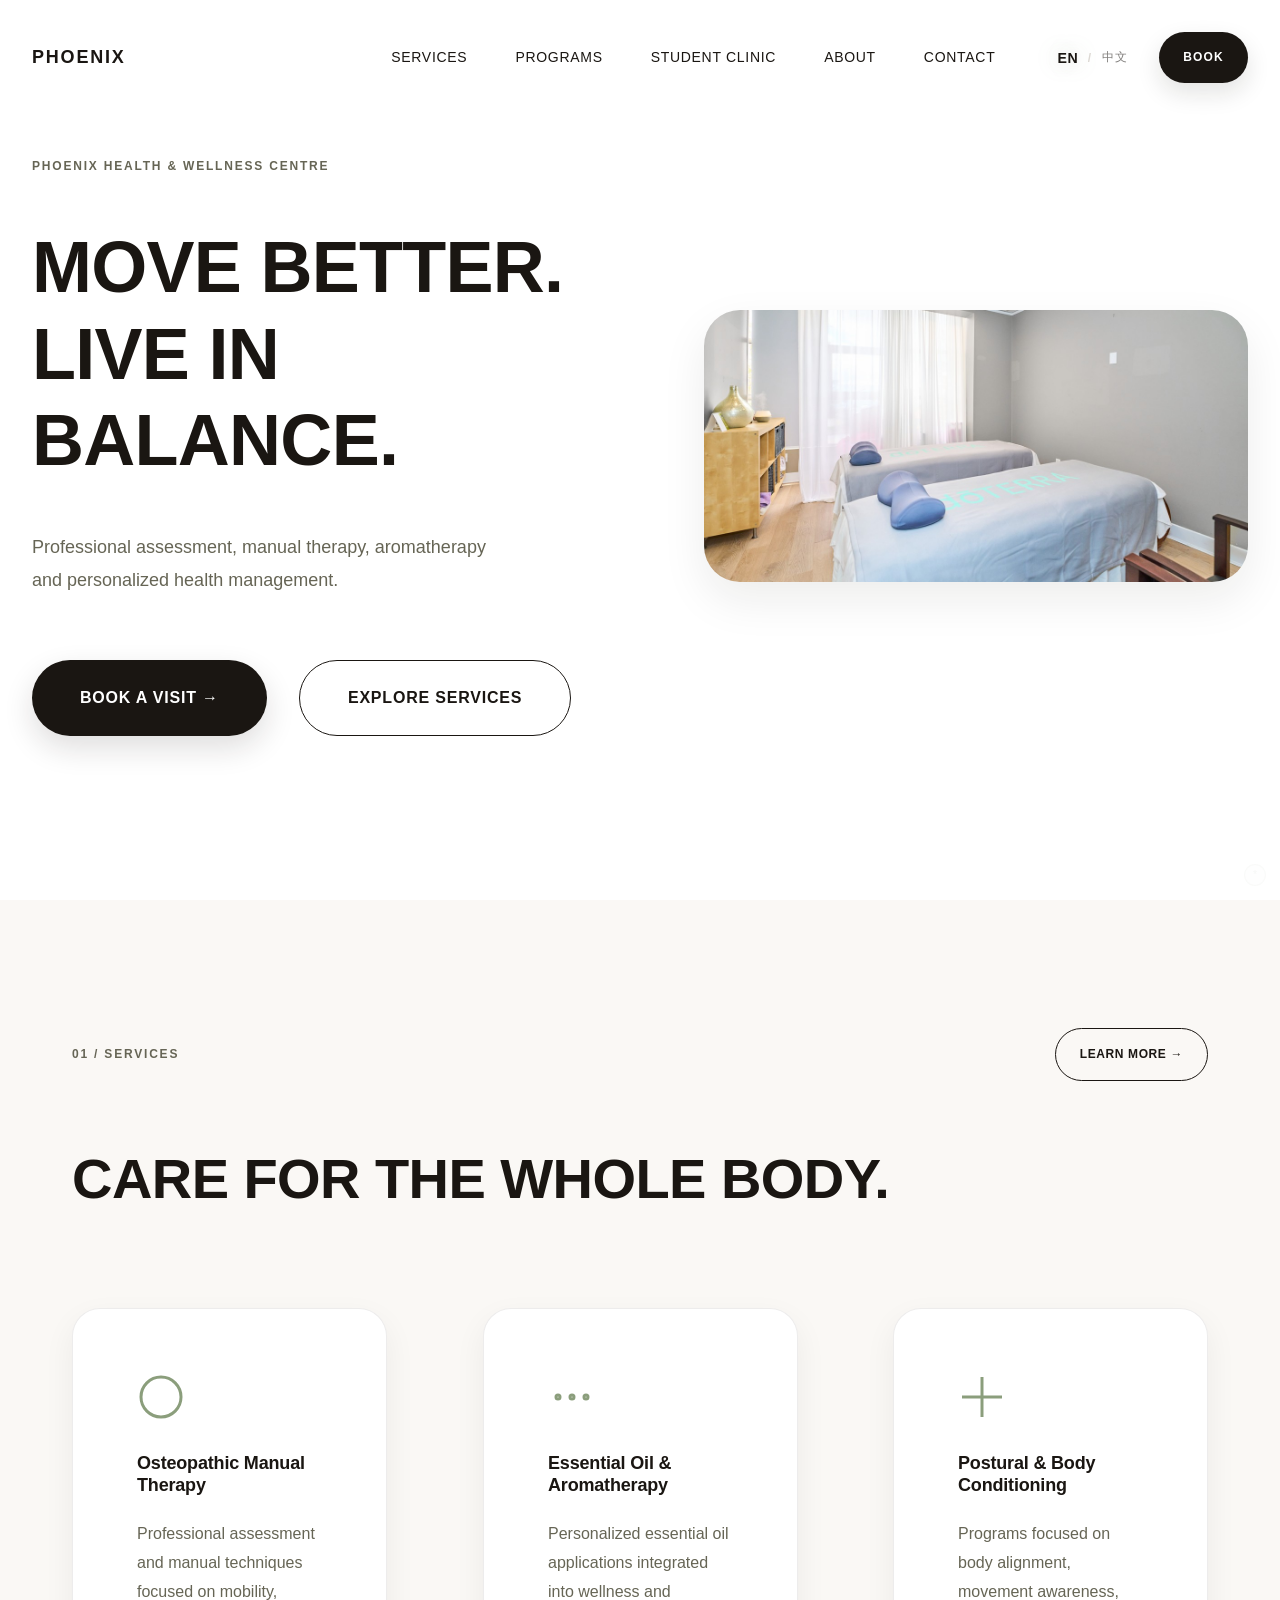
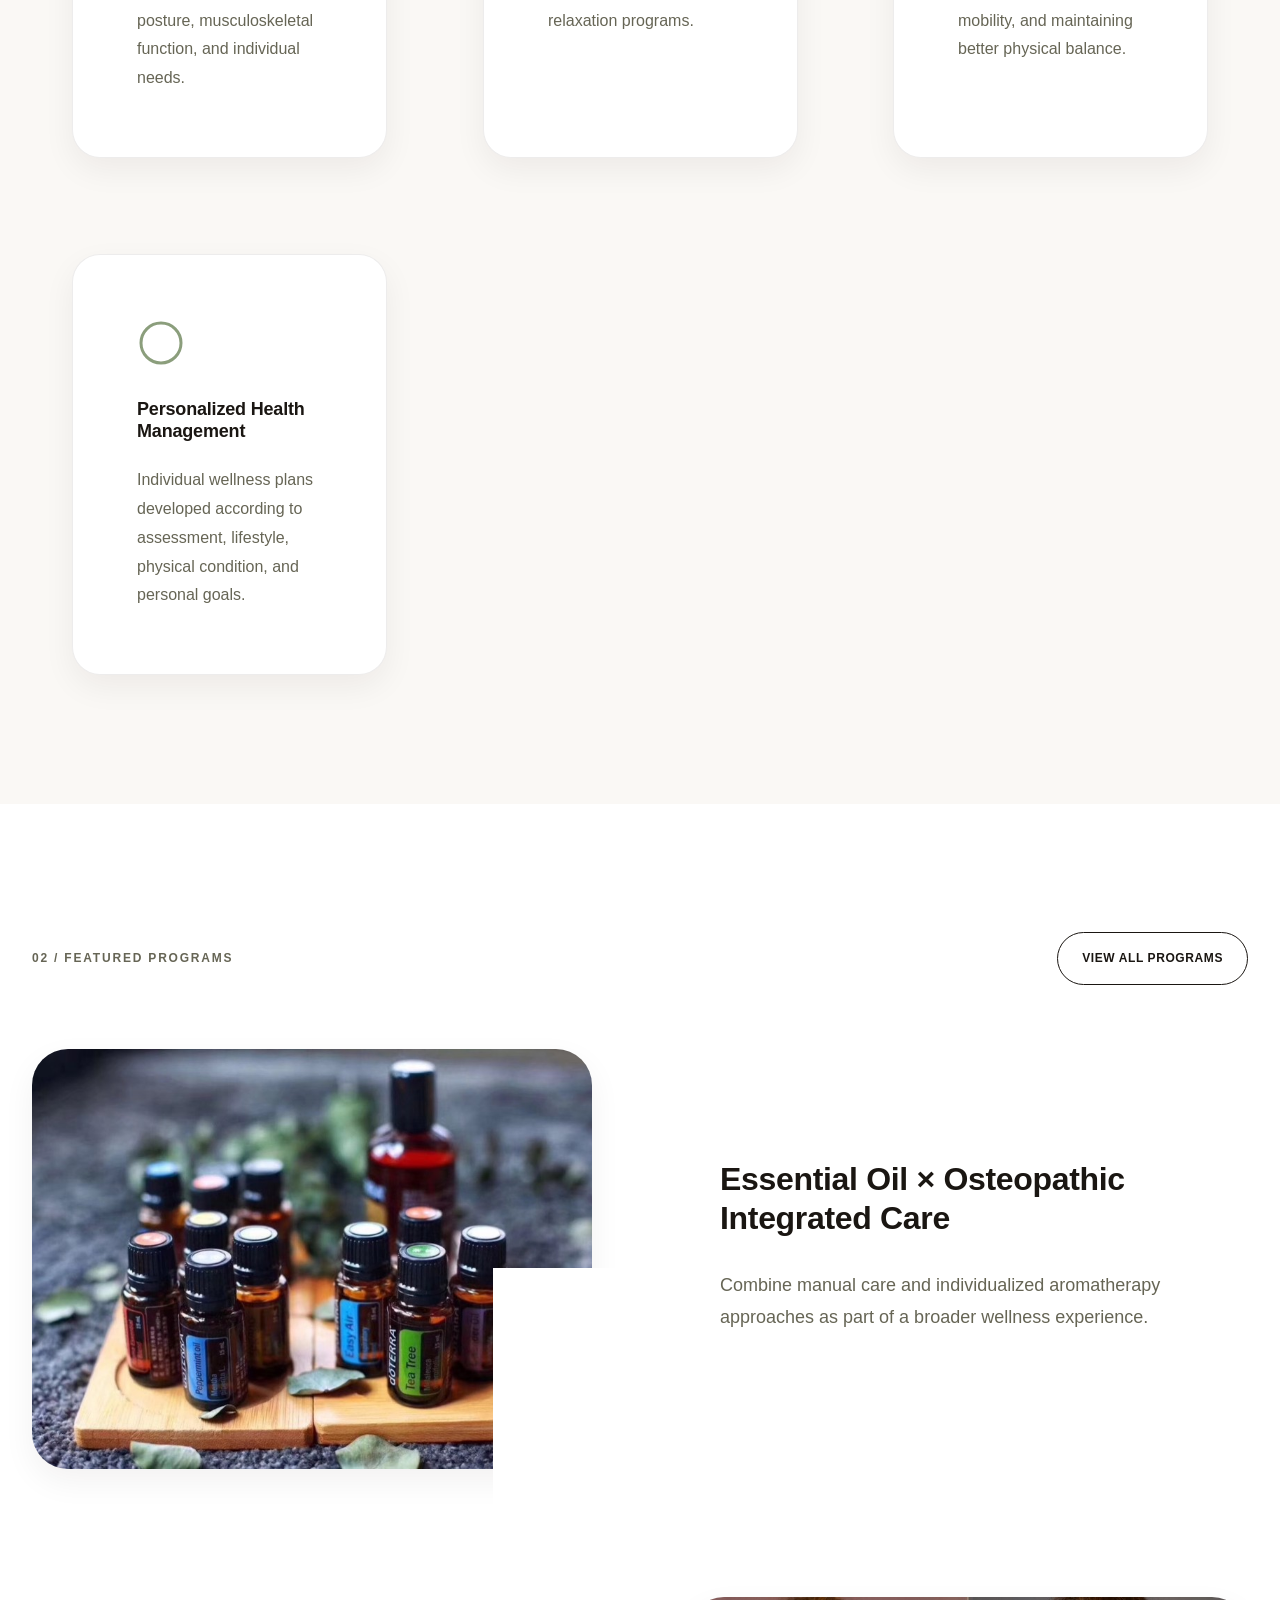
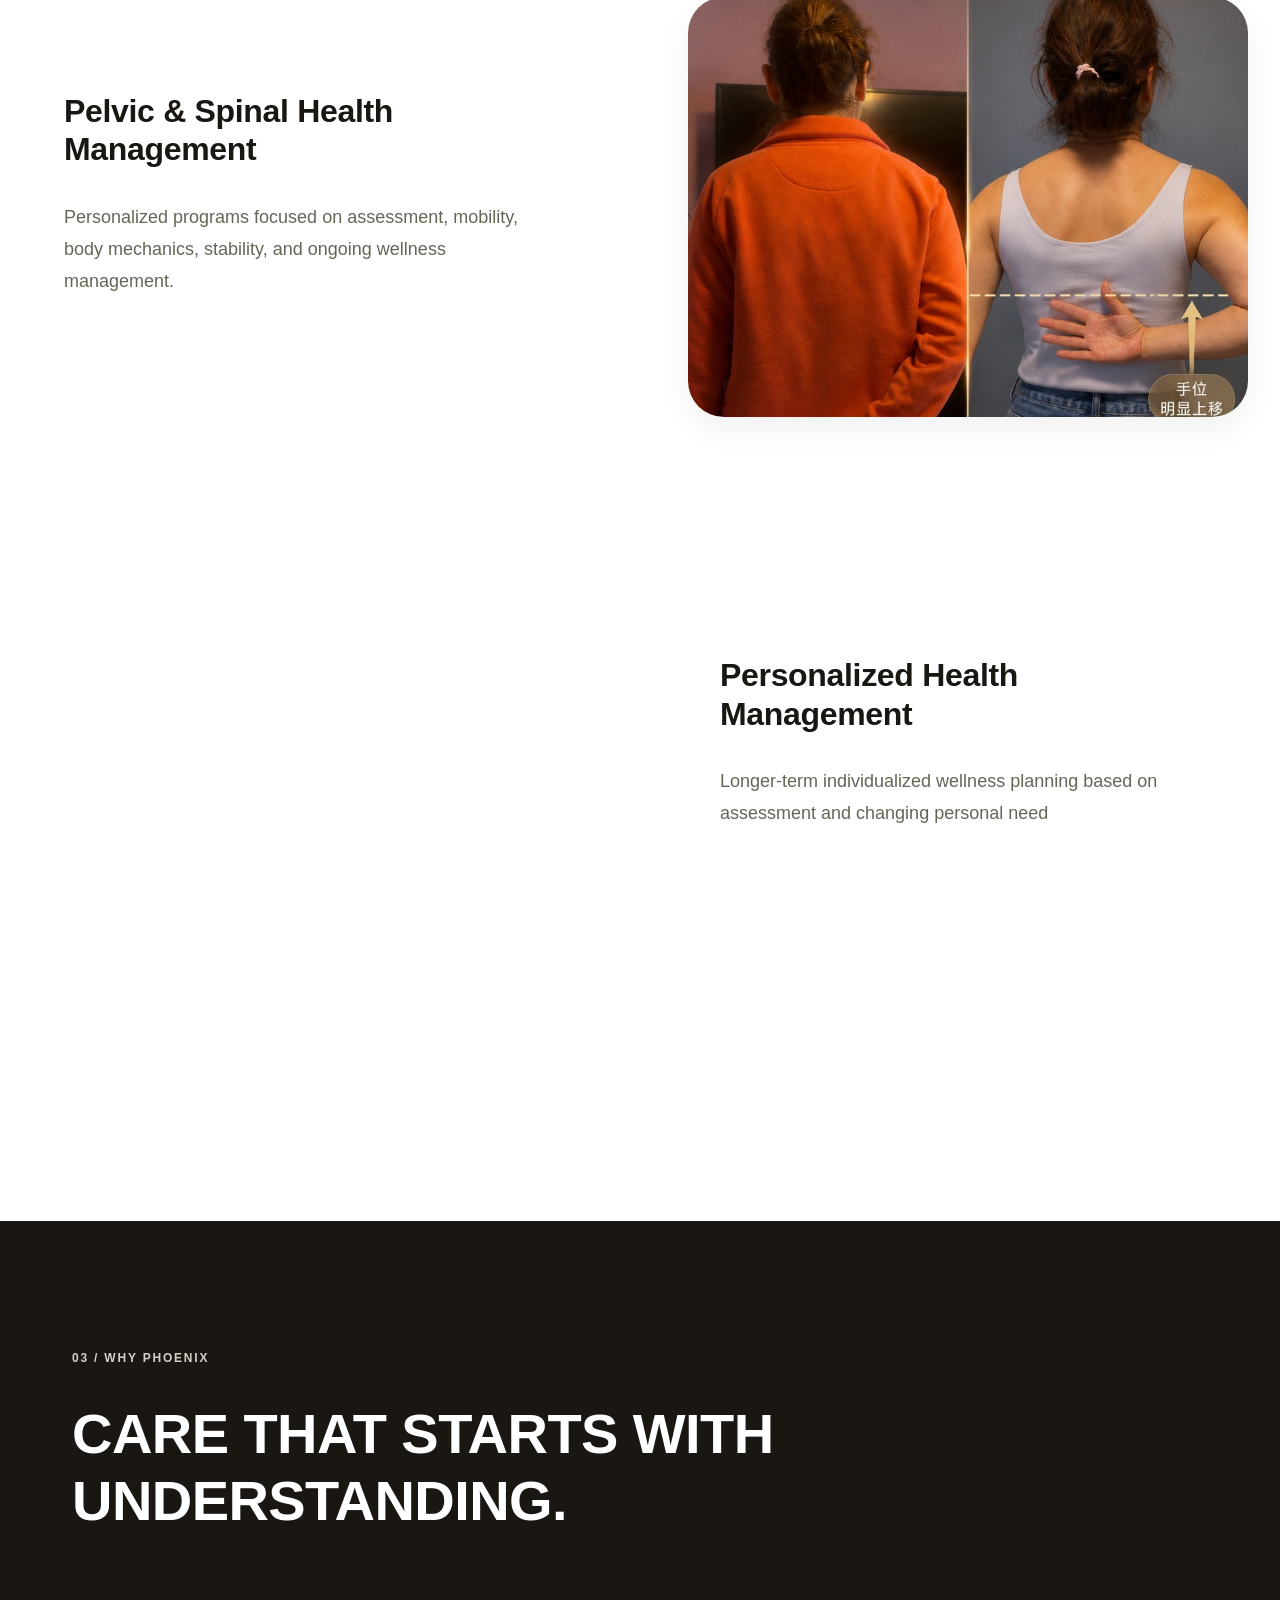
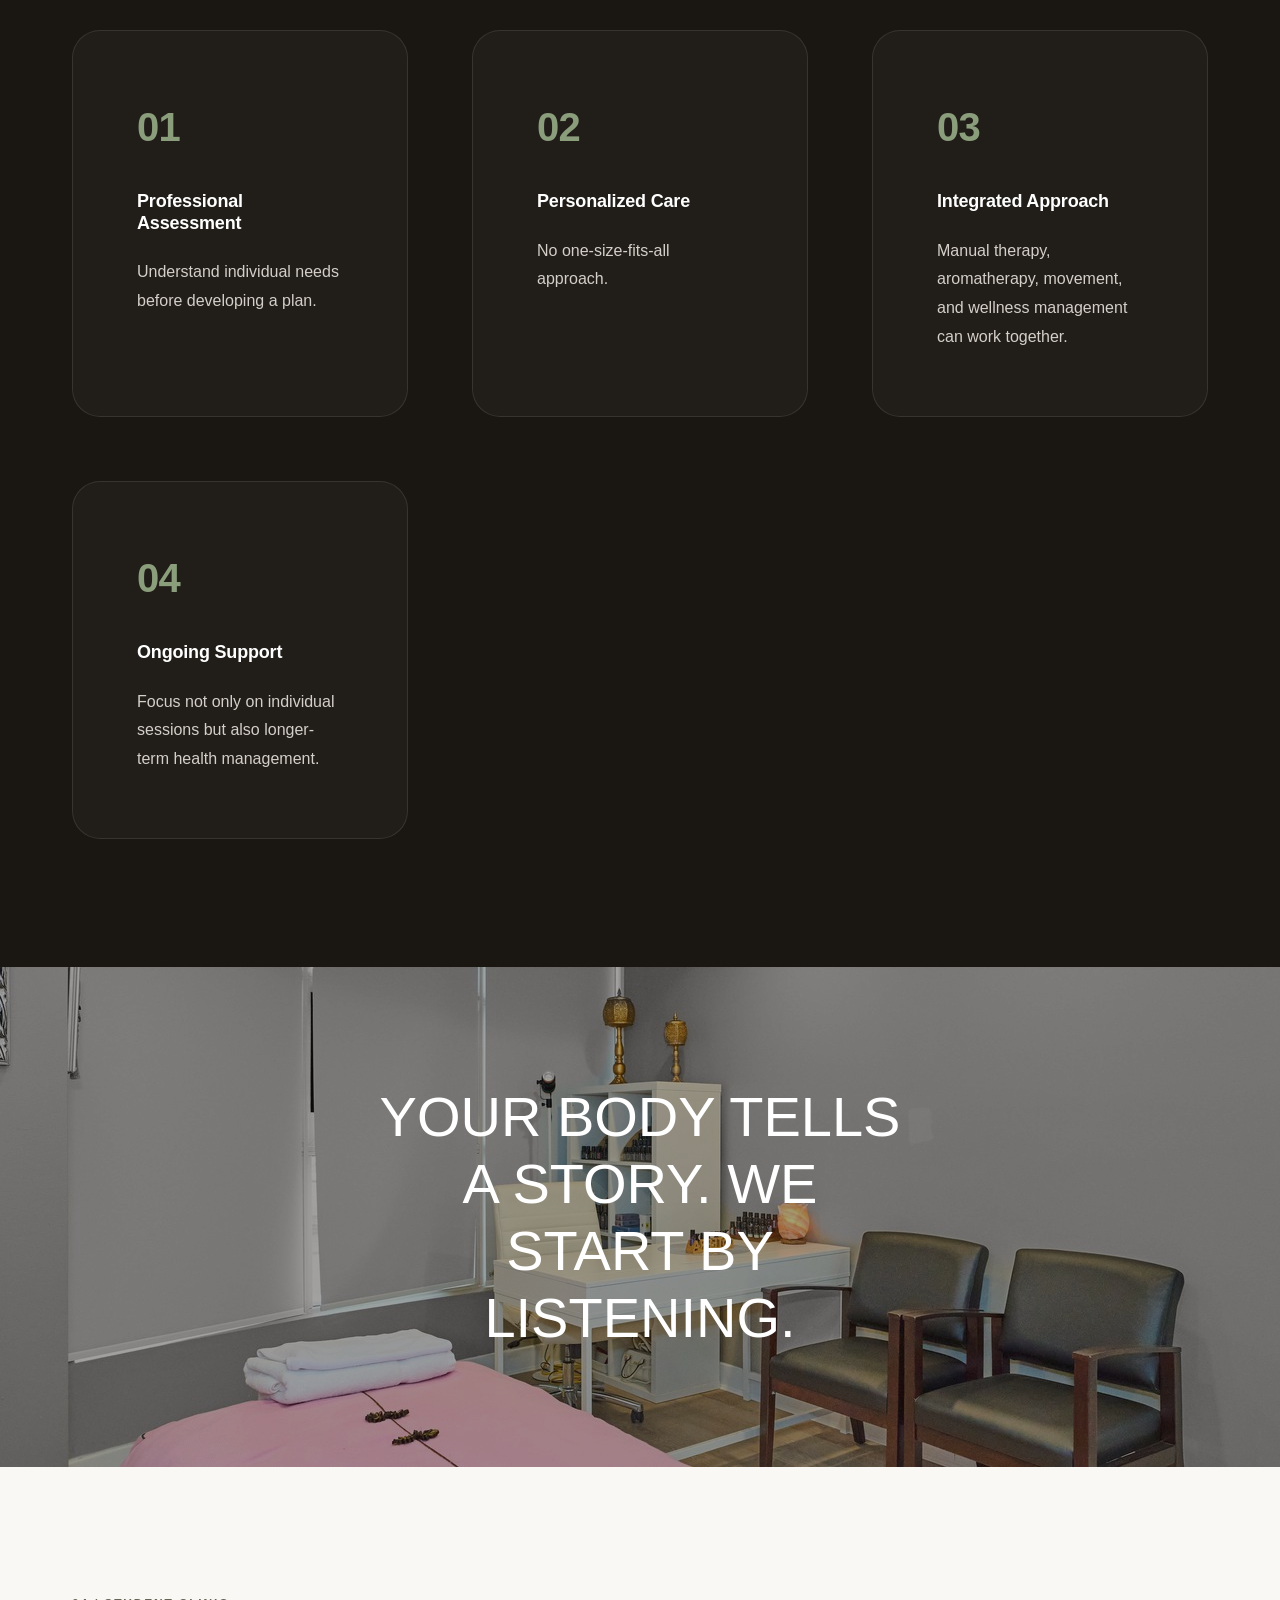
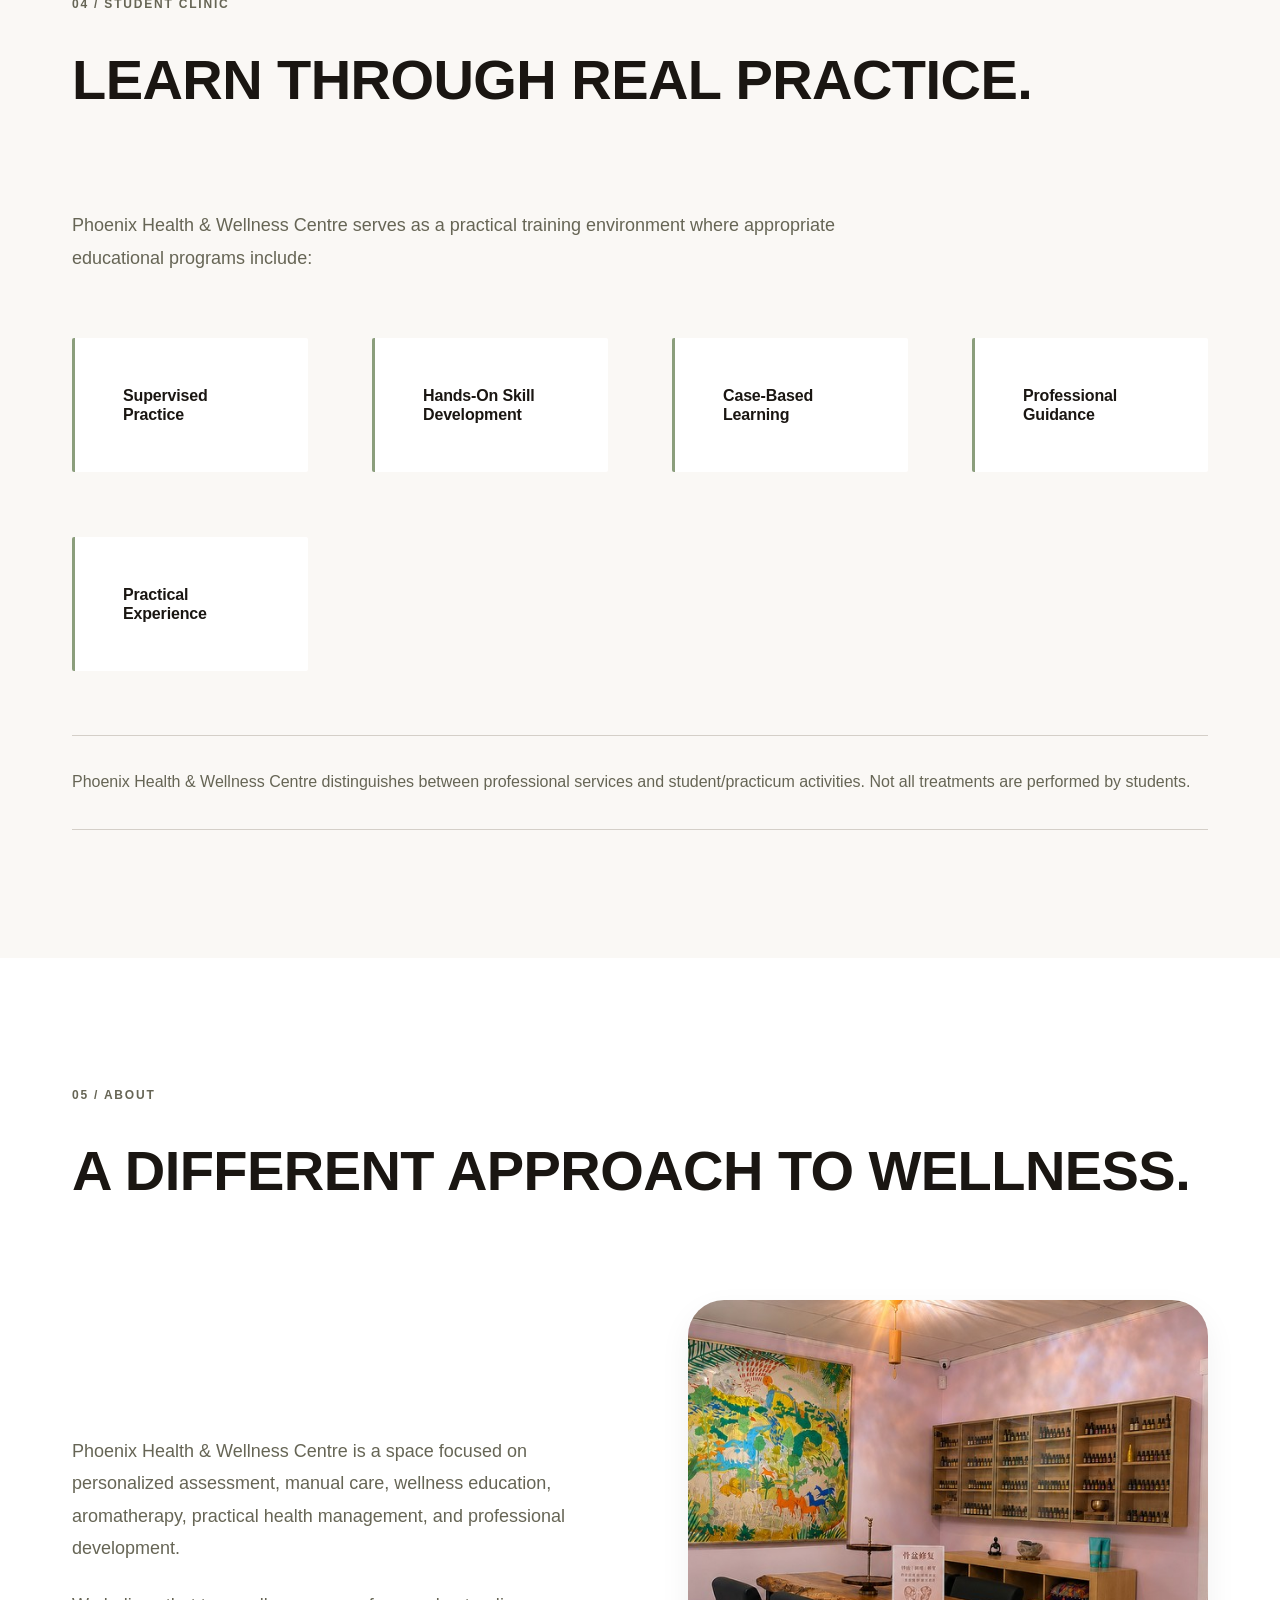
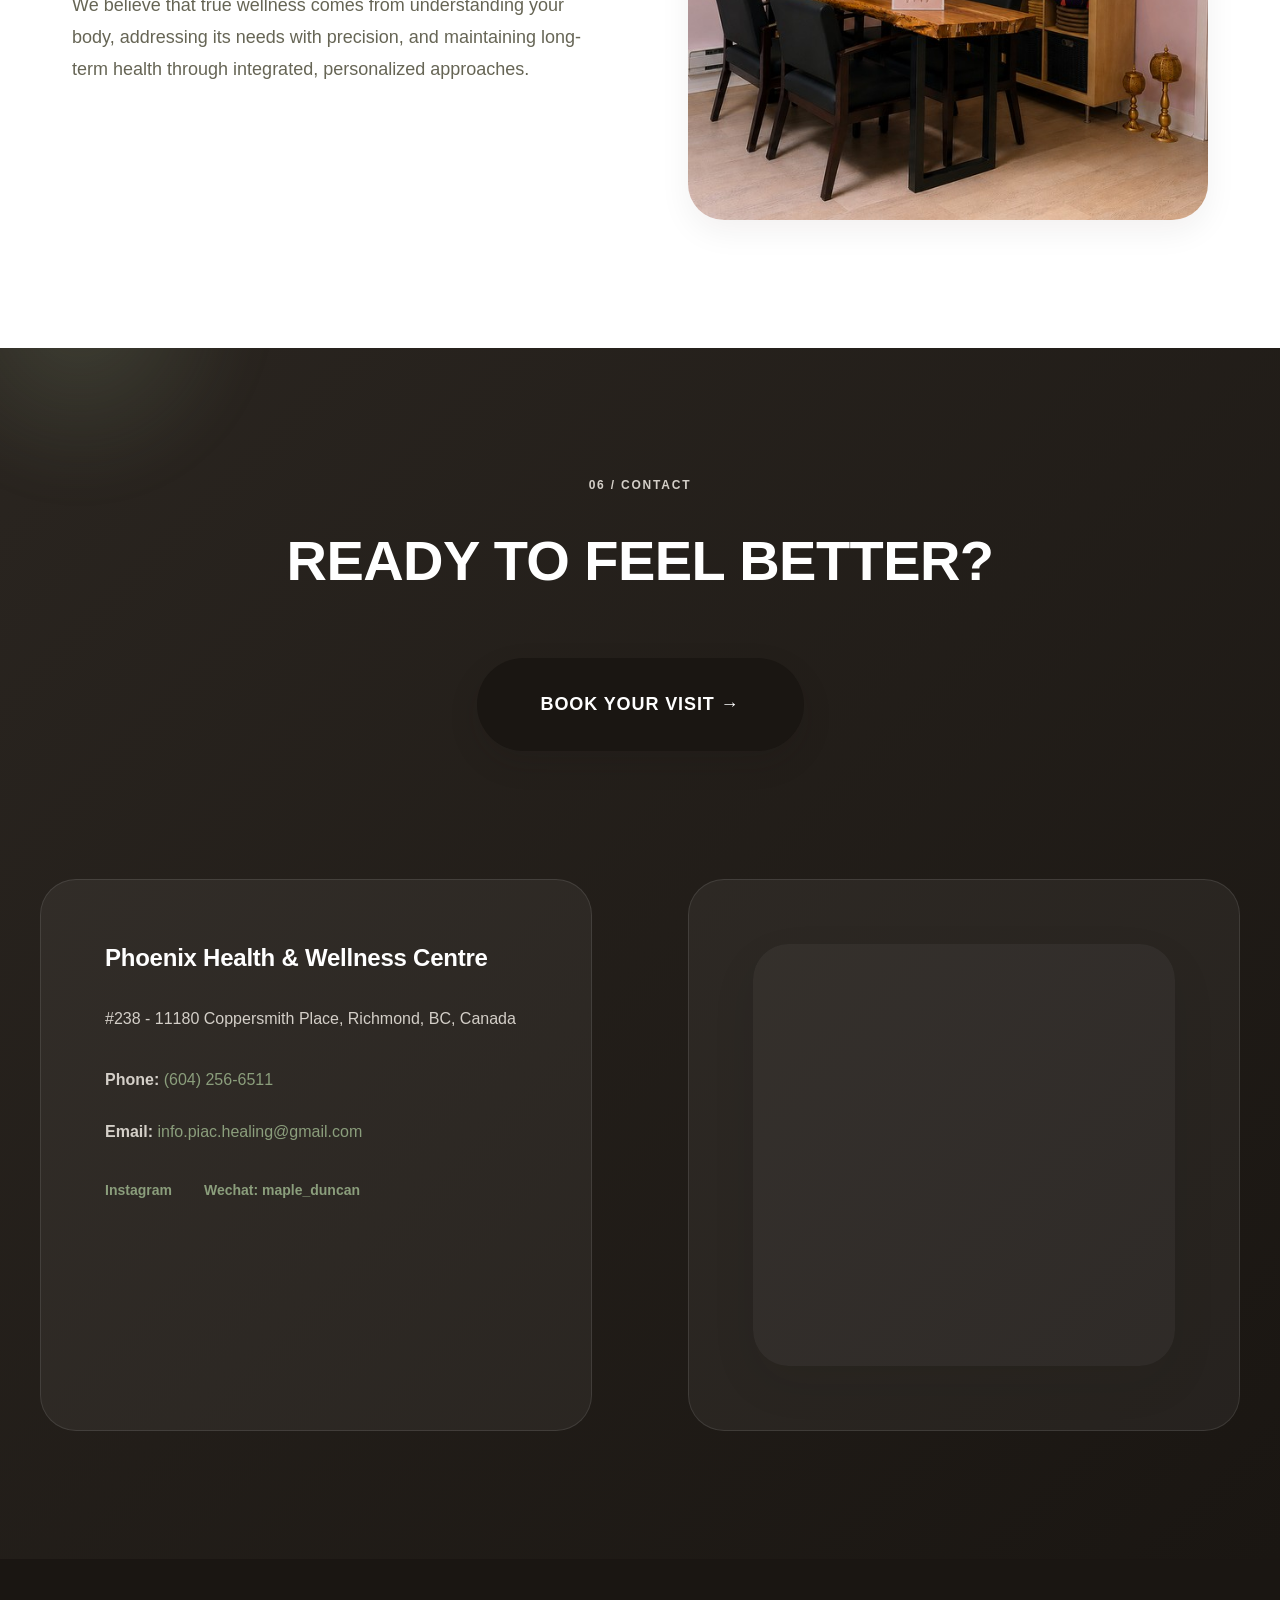
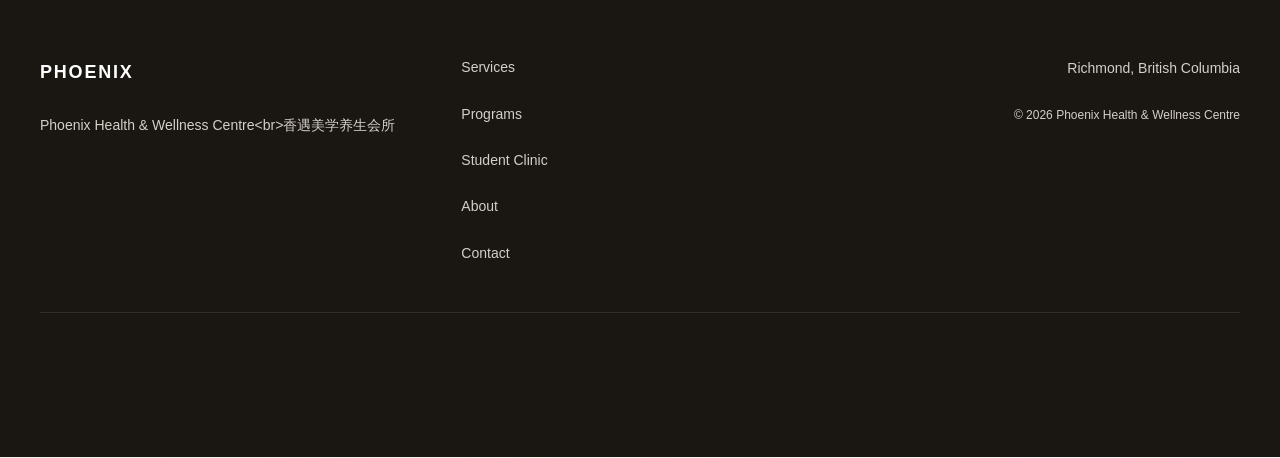
==== commit 88f7bf65: "Update Google Maps iframe source URL" ====
--- a/index.html
+++ b/index.html
@@ -252,7 +252,7 @@
             <div class="info-block">
                 <div class="map-placeholder">
                     <iframe
-                    src="http://www.google.com/maps?q=11180+coppersmith+Place, +Richmond, +BC&output=embed"
+                    src="https://www.google.com/maps?q=11180+Coppersmith+Place,%20+Richmond,+BC&output=embed"
                     width="100%"
                     height="450"
                     style="border:0;"
